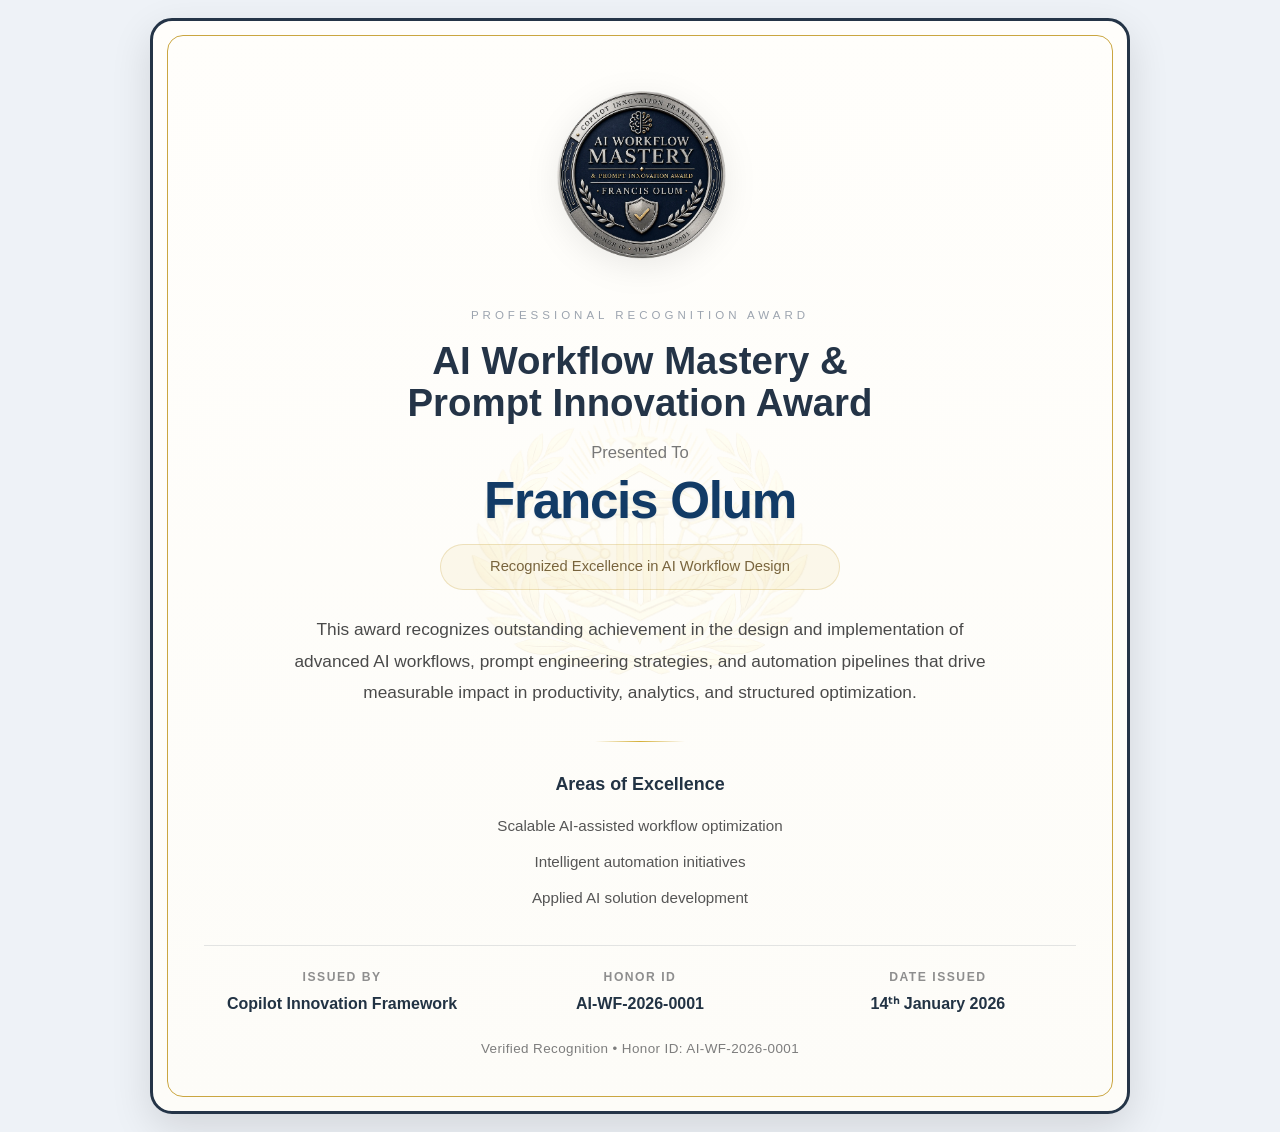
==== awards/index.html @ e7b211f2 "Update index.html" ====
<!DOCTYPE html>
<html lang="en">

<head>
  <meta charset="UTF-8" />

  <meta
    name="viewport"
    content="width=device-width, initial-scale=1.0"
  />

  <!-- Primary SEO -->
  <title>
    AI Workflow Mastery & Prompt Innovation Award
  </title>

  <meta
    name="description"
    content="Official recognition page for the AI Workflow Mastery & Prompt Innovation Award issued by Copilot Innovation Framework."
  />

  <meta
    name="keywords"
    content="AI Workflow Award, Prompt Engineering, Copilot Innovation Framework, AI Recognition, Professional Recognition, Workflow Automation"
  />

  <meta
    name="author"
    content="Copilot Innovation Framework"
  />

  <meta
    name="robots"
    content="index, follow"
  />

  <!-- Canonical URL -->
  <link
    rel="canonical"
    href="https://copilotlabs.tech/awards/"
  />

  <!-- Favicon -->
  <link
    rel="icon"
    type="image/ico"
    href="../assets/favicon.ico"
  />

  <!-- Open Graph (LinkedIn, Facebook, WhatsApp, Slack, Discord) -->
  <meta
    property="og:type"
    content="website"
  />

  <meta
    property="og:url"
    content="https://copilotlabs.tech/awards/"
  />

  <meta
    property="og:title"
    content="AI Workflow Mastery & Prompt Innovation Award"
  />

  <meta
    property="og:description"
    content="Official professional recognition for excellence in AI workflow systems, prompt engineering, and automation design."
  />

  <meta
    property="og:site_name"
    content="Copilot Innovation Framework"
  />

  <meta
    property="og:image"
    content="https://copilotlabs.tech/awards/assets/social-card.png"
  />

  <meta
    property="og:image:secure_url"
    content="https://copilotlabs.tech/awards/assets/social-card.png"
  />

  <meta
    property="og:image:width"
    content="1200"
  />

  <meta
    property="og:image:height"
    content="630"
  />

  <meta
    property="og:image:alt"
    content="AI Workflow Mastery & Prompt Innovation Award issued by Copilot Innovation Framework"
  />

  <!-- Twitter / X Card -->
  <meta
    name="twitter:card"
    content="summary_large_image"
  />

  <meta
    name="twitter:title"
    content="AI Workflow Mastery & Prompt Innovation Award"
  />

  <meta
    name="twitter:description"
    content="Official recognition for excellence in AI workflow design, prompt engineering, and intelligent automation."
  />

  <meta
    name="twitter:image"
    content="https://copilotlabs.tech/awards/assets/social-card.png"
  />

  <!-- Theme color -->
  <meta
    name="theme-color"
    content="#13294B"
  />

  <!-- Styles -->
  <link
    rel="stylesheet"
    href="./styles/awards.css"
  />
</head>

<body>

  <main
    class="certificate"
    aria-label="Professional Recognition Award"
  >

    <!-- Award Badge -->
    <img
      src="./assets/award.webp"
      alt="AI Workflow Mastery and Prompt Innovation Award Badge"
      class="badge"
    />

    <!-- Recognition Label -->
    <div class="award-label">
      Professional Recognition Award
    </div>

    <!-- Main Title -->
    <h1>
      AI Workflow Mastery &
      Prompt Innovation Award
    </h1>

    <!-- Recipient -->
    <div class="presented">
      Presented To
    </div>

    <h2>
      Francis Olum
    </h2>

    <!-- Recognition Pill -->
    <div class="recognition-pill">
      Recognized Excellence in
      AI Workflow Design
    </div>

    <!-- Description -->
    <p class="description">
      This award recognizes outstanding
      achievement in the design and
      implementation of advanced AI workflows,
      prompt engineering strategies, and
      automation pipelines that drive measurable
      impact in productivity, analytics,
      and structured optimization.
    </p>

    <div class="divider"></div>

    <!-- Areas of Excellence -->
    <section class="excellence">

      <h3>
        Areas of Excellence
      </h3>

      <ul>
        <li>
          Scalable AI-assisted workflow optimization
        </li>

        <li>
          Intelligent automation initiatives
        </li>

        <li>
          Applied AI solution development
        </li>
      </ul>

    </section>

    <!-- Footer -->
    <section class="footer-grid">

      <div>
        <div class="label">
          Issued By
        </div>

        <div class="value">
          Copilot Innovation Framework
        </div>
      </div>

      <div>
        <div class="label">
          Honor ID
        </div>

        <div class="value">
          AI-WF-2026-0001
        </div>
      </div>

      <div>
        <div class="label">
          Date Issued
        </div>

        <div class="value">
          14ᵗʰ January 2026
        </div>
      </div>

    </section>

    <!-- Verification -->
    <div class="verification">
      Verified Recognition •
      Honor ID: AI-WF-2026-0001
    </div>

  </main>

</body>

</html>
---- awards/styles/awards.css ----
*{
  margin:0;
  padding:0;
  box-sizing:border-box;
}

html,
body{
  width:100%;
  overflow-x:hidden;
}

body{
  font-family:
    "Segoe UI",
    Arial,
    sans-serif;

  background:#eef2f7;
  min-height:100vh;
  padding:18px;
}

/* ======================
   CERTIFICATE CONTAINER
====================== */
.certificate{
  position:relative;

  width:min(100%,980px);
  margin:auto;

  background:
    linear-gradient(
      180deg,
      #fffefb 0%,
      #fdfcf8 100%
    );

  border:3px solid #243447;
  border-radius:22px;

  padding:
    clamp(38px,4vw,66px)
    clamp(24px,4vw,56px);

  text-align:center;
  overflow:hidden;

  box-shadow:
    0 14px 40px
    rgba(0,0,0,.12);
}

/* ======================
   INNER GOLD FRAME
====================== */
.certificate::after{
  content:"";
  position:absolute;
  inset:14px;

  border:1.5px solid #caa641;
  border-radius:16px;

  pointer-events:none;
  z-index:1;
}

/* ======================
   WATERMARK (FINAL FINAL)
====================== */
.certificate::before{
  content:"";
  position:absolute;
  inset:0;

  background:
    url("../assets/watermark.webp")
    center center
    no-repeat;

  /* make it visible */
  background-size:78%;

  /* THIS is the important fix */
  opacity:.12;

  /* subtle premium tint */
  filter:
    sepia(.35)
    saturate(.9);

  pointer-events:none;
  z-index:0;
}

/* CONTENT ABOVE WATERMARK */
.certificate > *{
  position:relative;
  z-index:2;
}

/* ======================
   BADGE / LOGO
====================== */
.badge{
  width:
    clamp(
      130px,
      17vw,
      215px
    );

  height:auto;

  display:block;

  margin:
    0 auto
    20px;

  filter:
    drop-shadow(
      0 8px 16px
      rgba(0,0,0,.08)
    );

  transition:
    transform .25s ease;
}

.badge:hover{
  transform:scale(1.02);
}

/* ======================
   TOP LABEL
====================== */
.award-label{
  text-transform:uppercase;
  letter-spacing:4px;

  color:#9ca4af;

  font-size:
    clamp(
      .72rem,
      .9vw,
      .88rem
    );

  margin-bottom:16px;
  line-height:1.5;
}

/* ======================
   TITLE
====================== */
h1{
  font-size:
    clamp(
      1.9rem,
      3vw,
      3.15rem
    );

  line-height:1.08;
  font-weight:700;

  color:#243447;

  max-width:700px;

  margin:
    0 auto
    20px;

  text-wrap:balance;
}

/* ======================
   PRESENTED TO
====================== */
.presented{
  color:#777;

  font-size:
    clamp(
      .95rem,
      1.3vw,
      1.08rem
    );

  margin-bottom:8px;
}

/* ======================
   RECIPIENT NAME
====================== */
h2{
  font-size:
    clamp(
      2.1rem,
      4vw,
      3.4rem
    );

  font-weight:700;

  color:#123b66;

  letter-spacing:-0.025em;

  margin-bottom:14px;

  text-shadow:
    0 2px 3px
    rgba(0,0,0,.06);
}

/* ======================
   RECOGNITION PILL
====================== */
.recognition-pill{
  display:inline-block;

  width:min(90%,400px);

  padding:
    12px 20px;

  border:
    1px solid
    rgba(202,166,65,.28);

  border-radius:999px;

  background:
    rgba(212,175,55,.08);

  color:#78643d;

  font-size:.92rem;
  font-weight:500;

  line-height:1.35;

  margin-bottom:24px;
}

/* ======================
   DESCRIPTION
====================== */
.description{
  max-width:720px;

  margin:auto;

  line-height:1.82;

  color:#4a4a4a;

  font-size:
    clamp(
      .98rem,
      1.35vw,
      1.08rem
    );
}

/* ======================
   DIVIDER
====================== */
.divider{
  width:90px;
  height:1.5px;

  margin:
    32px auto;

  background:
    linear-gradient(
      90deg,
      transparent,
      #d4af37,
      transparent
    );
}

/* ======================
   EXCELLENCE
====================== */
.excellence h3{
  color:#223344;

  margin-bottom:18px;

  font-size:
    clamp(
      1.05rem,
      1.4vw,
      1.25rem
    );
}

.excellence ul{
  list-style:none;
}

.excellence li{
  margin:10px 0;

  color:#555;

  line-height:1.72;

  font-size:
    clamp(
      .95rem,
      1.15vw,
      1.03rem
    );
}

/* ======================
   FOOTER
====================== */
.footer-grid{
  margin-top:34px;
  padding-top:24px;

  border-top:
    1px solid
    rgba(36,52,71,.12);

  display:grid;

  grid-template-columns:
    repeat(
      auto-fit,
      minmax(180px,1fr)
    );

  gap:22px;
}

.label{
  text-transform:uppercase;

  letter-spacing:1.5px;

  color:#8e8e8e;

  font-size:.76rem;
  font-weight:600;

  margin-bottom:8px;
}

.value{
  color:#223344;
  font-weight:600;
  line-height:1.5;
}

/* ======================
   VERIFICATION
====================== */
.verification{
  margin-top:22px;

  font-size:.84rem;

  color:#7d7d7d;

  letter-spacing:.4px;

  line-height:1.6;
}

/* ======================
   MOBILE
====================== */
@media(max-width:768px){

  body{
    padding:12px;
  }

  .certificate{
    width:100%;

    border-radius:22px;
    border-width:2.5px;

    padding:
      28px
      20px
      30px;

    box-shadow:
      0 8px 24px
      rgba(0,0,0,.10);
  }

  .certificate::after{
    inset:10px;
    border-radius:18px;
  }

  /* make watermark visible on phones */
  .certificate::before{
    background-size:96%;
    opacity:.14;
  }

  .badge{
    width:125px;
    margin-bottom:12px;
  }

  .award-label{
    font-size:.72rem;
    letter-spacing:4px;
    margin-bottom:18px;
  }

  h1{
    font-size:
      clamp(
        2rem,
        8vw,
        2.65rem
      );

    line-height:1.08;
    margin-bottom:20px;
  }

  .presented{
    font-size:1rem;
  }

  h2{
    font-size:
      clamp(
        2.25rem,
        9vw,
        2.9rem
      );

    line-height:1.05;
    margin-bottom:14px;
  }

  .recognition-pill{
    width:min(90%,400px);

    padding:
      12px 18px;

    font-size:.96rem;

    margin-bottom:24px;
  }

  .description{
    font-size:1.02rem;
    line-height:1.85;
  }

  .divider{
    width:100px;
    margin:34px auto;
  }

  .excellence h3{
    font-size:1.55rem;
    margin-bottom:18px;
  }

  .excellence li{
    font-size:1.05rem;
    line-height:1.75;
    margin:10px 0;
  }

  .footer-grid{
    grid-template-columns:1fr;

    gap:22px;

    margin-top:34px;
    padding-top:26px;
  }

  .verification{
    margin-top:22px;

    font-size:.9rem;

    line-height:1.7;

    word-break:break-word;
  }
}
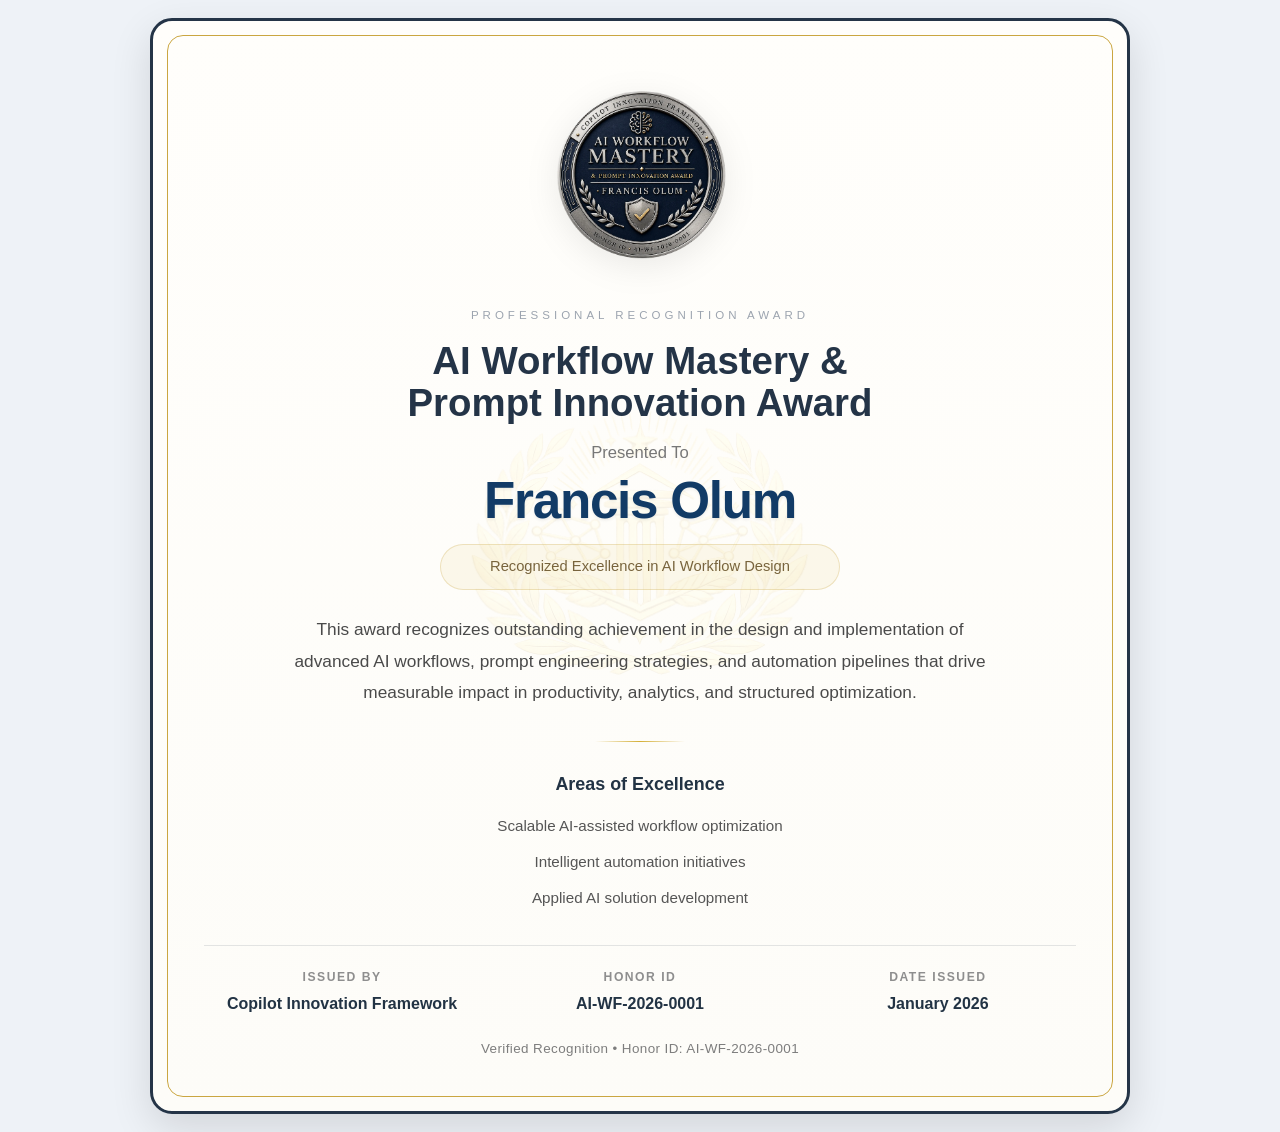
==== commit 6d6b67f8: "Update index.html" ====
--- a/awards/index.html
+++ b/awards/index.html
@@ -237,7 +237,7 @@
         </div>
 
         <div class="value">
-          14ᵗʰ January 2026
+          January 2026
         </div>
       </div>
 
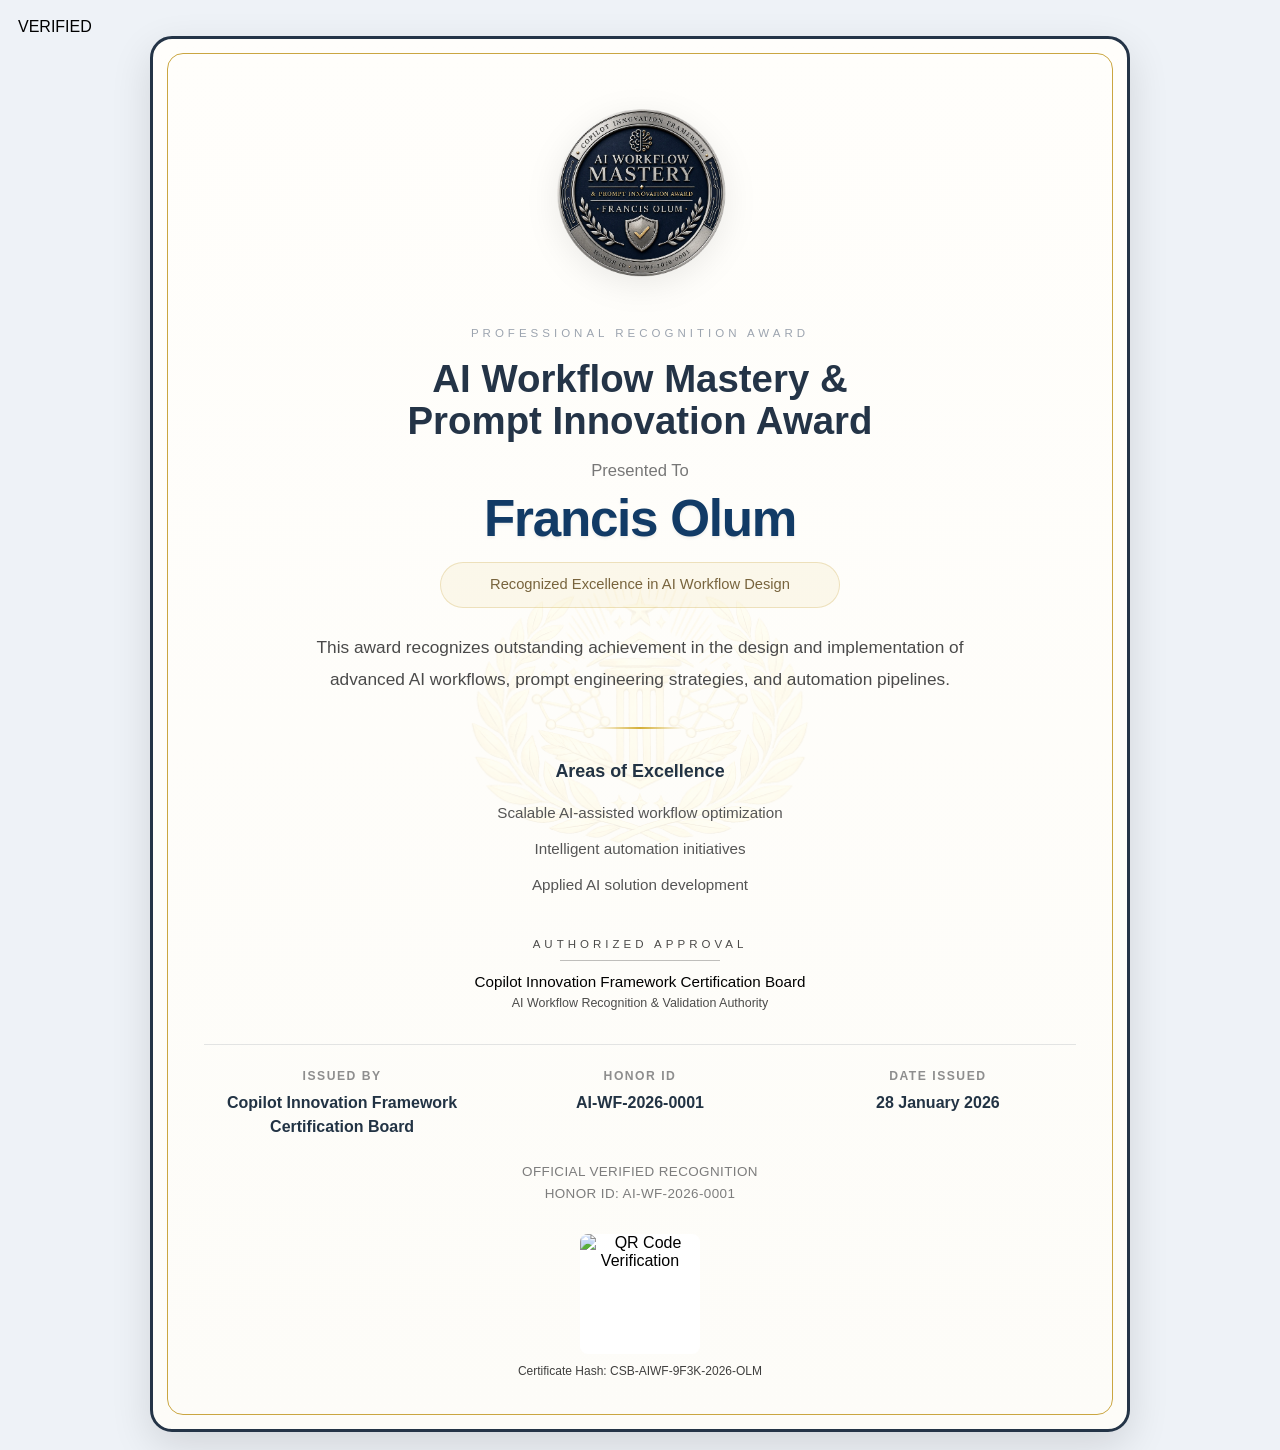
==== commit ee9e2d1a: "Update index.html" ====
--- a/awards/index.html
+++ b/awards/index.html
@@ -3,254 +3,140 @@
 
 <head>
   <meta charset="UTF-8" />
+  <meta name="viewport" content="width=device-width, initial-scale=1.0" />
 
-  <meta
-    name="viewport"
-    content="width=device-width, initial-scale=1.0"
-  />
-
-  <!-- Primary SEO -->
   <title>
     AI Workflow Mastery & Prompt Innovation Award
   </title>
 
-  <meta
-    name="description"
-    content="Official recognition page for the AI Workflow Mastery & Prompt Innovation Award issued by Copilot Innovation Framework."
-  />
+  <meta name="description" content="Official recognition page issued by Copilot Innovation Framework Certification Board." />
 
-  <meta
-    name="keywords"
-    content="AI Workflow Award, Prompt Engineering, Copilot Innovation Framework, AI Recognition, Professional Recognition, Workflow Automation"
-  />
+  <meta name="keywords" content="AI Workflow Award, Prompt Engineering, Copilot Innovation Framework, AI Recognition" />
 
-  <meta
-    name="author"
-    content="Copilot Innovation Framework"
-  />
+  <meta name="author" content="Copilot Innovation Framework Certification Board" />
 
-  <meta
-    name="robots"
-    content="index, follow"
-  />
+  <meta name="robots" content="index, follow" />
 
-  <!-- Canonical URL -->
-  <link
-    rel="canonical"
-    href="https://copilotlabs.tech/awards/"
-  />
+  <link rel="canonical" href="https://copilotlabs.tech/awards/" />
+  <link rel="icon" type="image/ico" href="../assets/favicon.ico" />
 
-  <!-- Favicon -->
-  <link
-    rel="icon"
-    type="image/ico"
-    href="../assets/favicon.ico"
-  />
+  <meta property="og:type" content="website" />
+  <meta property="og:url" content="https://copilotlabs.tech/awards/" />
+  <meta property="og:title" content="AI Workflow Mastery & Prompt Innovation Award" />
+  <meta property="og:description" content="Official professional recognition certificate." />
+  <meta property="og:site_name" content="Copilot Innovation Framework Certification Board" />
+  <meta property="og:image" content="https://copilotlabs.tech/awards/assets/social-card.png" />
 
-  <!-- Open Graph (LinkedIn, Facebook, WhatsApp, Slack, Discord) -->
-  <meta
-    property="og:type"
-    content="website"
-  />
+  <meta name="twitter:card" content="summary_large_image" />
+  <meta name="twitter:title" content="AI Workflow Mastery & Prompt Innovation Award" />
+  <meta name="twitter:description" content="Official recognition certificate." />
+  <meta name="twitter:image" content="https://copilotlabs.tech/awards/assets/social-card.png" />
 
-  <meta
-    property="og:url"
-    content="https://copilotlabs.tech/awards/"
-  />
+  <meta name="theme-color" content="#13294B" />
 
-  <meta
-    property="og:title"
-    content="AI Workflow Mastery & Prompt Innovation Award"
-  />
-
-  <meta
-    property="og:description"
-    content="Official professional recognition for excellence in AI workflow systems, prompt engineering, and automation design."
-  />
-
-  <meta
-    property="og:site_name"
-    content="Copilot Innovation Framework"
-  />
-
-  <meta
-    property="og:image"
-    content="https://copilotlabs.tech/awards/assets/social-card.png"
-  />
-
-  <meta
-    property="og:image:secure_url"
-    content="https://copilotlabs.tech/awards/assets/social-card.png"
-  />
-
-  <meta
-    property="og:image:width"
-    content="1200"
-  />
-
-  <meta
-    property="og:image:height"
-    content="630"
-  />
-
-  <meta
-    property="og:image:alt"
-    content="AI Workflow Mastery & Prompt Innovation Award issued by Copilot Innovation Framework"
-  />
-
-  <!-- Twitter / X Card -->
-  <meta
-    name="twitter:card"
-    content="summary_large_image"
-  />
-
-  <meta
-    name="twitter:title"
-    content="AI Workflow Mastery & Prompt Innovation Award"
-  />
-
-  <meta
-    name="twitter:description"
-    content="Official recognition for excellence in AI workflow design, prompt engineering, and intelligent automation."
-  />
-
-  <meta
-    name="twitter:image"
-    content="https://copilotlabs.tech/awards/assets/social-card.png"
-  />
-
-  <!-- Theme color -->
-  <meta
-    name="theme-color"
-    content="#13294B"
-  />
-
-  <!-- Styles -->
-  <link
-    rel="stylesheet"
-    href="./styles/awards.css"
-  />
+  <link rel="stylesheet" href="./styles/awards.css" />
 </head>
 
 <body>
 
-  <main
-    class="certificate"
-    aria-label="Professional Recognition Award"
-  >
+<!-- WATERMARK (uses your existing CSS — no duplication needed) -->
+<div class="watermark">VERIFIED</div>
 
-    <!-- Award Badge -->
-    <img
-      src="./assets/award.webp"
-      alt="AI Workflow Mastery and Prompt Innovation Award Badge"
-      class="badge"
-    />
+<main class="certificate" aria-label="Professional Recognition Award">
 
-    <!-- Recognition Label -->
-    <div class="award-label">
-      Professional Recognition Award
+  <img src="./assets/award.webp" class="badge" alt="Award Badge" />
+
+  <div class="award-label">
+    Professional Recognition Award
+  </div>
+
+  <h1>
+    AI Workflow Mastery & Prompt Innovation Award
+  </h1>
+
+  <div class="presented">Presented To</div>
+
+  <h2>Francis Olum</h2>
+
+  <div class="recognition-pill">
+    Recognized Excellence in AI Workflow Design
+  </div>
+
+  <p class="description">
+    This award recognizes outstanding achievement in the design and implementation of advanced AI workflows, prompt engineering strategies, and automation pipelines.
+  </p>
+
+  <div class="divider"></div>
+
+  <section class="excellence">
+    <h3>Areas of Excellence</h3>
+    <ul>
+      <li>Scalable AI-assisted workflow optimization</li>
+      <li>Intelligent automation initiatives</li>
+      <li>Applied AI solution development</li>
+    </ul>
+  </section>
+
+  <!-- SIGNATURE -->
+  <section class="signature">
+
+    <div class="signature-label">
+      AUTHORIZED APPROVAL
     </div>
 
-    <!-- Main Title -->
-    <h1>
-      AI Workflow Mastery &
-      Prompt Innovation Award
-    </h1>
+    <div class="signature-line"></div>
 
-    <!-- Recipient -->
-    <div class="presented">
-      Presented To
+    <div class="signature-name">
+      Copilot Innovation Framework Certification Board
     </div>
 
-    <h2>
-      Francis Olum
-    </h2>
-
-    <!-- Recognition Pill -->
-    <div class="recognition-pill">
-      Recognized Excellence in
-      AI Workflow Design
+    <div class="signature-role">
+      AI Workflow Recognition & Validation Authority
     </div>
 
-    <!-- Description -->
-    <p class="description">
-      This award recognizes outstanding
-      achievement in the design and
-      implementation of advanced AI workflows,
-      prompt engineering strategies, and
-      automation pipelines that drive measurable
-      impact in productivity, analytics,
-      and structured optimization.
-    </p>
+  </section>
 
-    <div class="divider"></div>
+  <!-- FOOTER -->
+  <section class="footer-grid">
 
-    <!-- Areas of Excellence -->
-    <section class="excellence">
-
-      <h3>
-        Areas of Excellence
-      </h3>
-
-      <ul>
-        <li>
-          Scalable AI-assisted workflow optimization
-        </li>
-
-        <li>
-          Intelligent automation initiatives
-        </li>
-
-        <li>
-          Applied AI solution development
-        </li>
-      </ul>
-
-    </section>
-
-    <!-- Footer -->
-    <section class="footer-grid">
-
-      <div>
-        <div class="label">
-          Issued By
-        </div>
-
-        <div class="value">
-          Copilot Innovation Framework
-        </div>
-      </div>
-
-      <div>
-        <div class="label">
-          Honor ID
-        </div>
-
-        <div class="value">
-          AI-WF-2026-0001
-        </div>
-      </div>
-
-      <div>
-        <div class="label">
-          Date Issued
-        </div>
-
-        <div class="value">
-          January 2026
-        </div>
-      </div>
-
-    </section>
-
-    <!-- Verification -->
-    <div class="verification">
-      Verified Recognition •
-      Honor ID: AI-WF-2026-0001
+    <div>
+      <div class="label">Issued By</div>
+      <div class="value">Copilot Innovation Framework Certification Board</div>
     </div>
 
-  </main>
+    <div>
+      <div class="label">Honor ID</div>
+      <div class="value">AI-WF-2026-0001</div>
+    </div>
+
+    <div>
+      <div class="label">Date Issued</div>
+      <div class="value">28 January 2026</div>
+    </div>
+
+  </section>
+
+  <!-- VERIFICATION -->
+  <div class="verification">
+    OFFICIAL VERIFIED RECOGNITION<br>
+    HONOR ID: AI-WF-2026-0001
+  </div>
+
+  <!-- QR BLOCK -->
+  <section class="qr-block">
+
+    <div class="qr-box">
+      <img src="https://api.qrserver.com/v1/create-qr-code/?size=120x120&data=AI-WF-2026-0001"
+           alt="QR Code Verification">
+    </div>
+
+    <div class="hash-id">
+      Certificate Hash: CSB-AIWF-9F3K-2026-OLM
+    </div>
+
+  </section>
+
+</main>
 
 </body>
-
 </html>
--- a/awards/styles/awards.css
+++ b/awards/styles/awards.css
@@ -505,3 +505,90 @@
     word-break:break-word;
   }
 }
+
+
+/* =========================
+   SIGNATURE
+========================= */
+
+.signature{
+  text-align:center;
+  margin:30px 0;
+  padding-top:10px;
+}
+
+.signature-label{
+  font-size:.72rem;
+  letter-spacing:4px;
+  opacity:.7;
+  margin-bottom:10px;
+}
+
+.signature-line{
+  width:160px;
+  height:1px;
+  margin:0 auto 12px auto;
+  background:rgba(0,0,0,0.25);
+}
+
+.signature-name{
+  font-size:.95rem;
+  font-weight:500;
+}
+
+.signature-role{
+  font-size:.78rem;
+  opacity:.7;
+  margin-top:6px;
+}
+
+
+/* =========================
+   WATERMARK SAFETY
+========================= */
+
+.watermark{
+  pointer-events:none;
+  user-select:none;
+}
+
+
+/* =========================
+   QR BLOCK
+========================= */
+
+.qr-block{
+  text-align:center;
+  margin-top:30px;
+}
+
+.qr-box{
+  width:120px;
+  height:120px;
+  margin:0 auto;
+  background:#fff;
+  border-radius:8px;
+  display:flex;
+  align-items:center;
+  justify-content:center;
+  overflow:hidden;
+}
+
+.qr-box img{
+  width:100%;
+  height:100%;
+  object-fit:cover;
+}
+
+
+/* =========================
+   HASH ID
+========================= */
+
+.hash-id{
+  font-size:.75rem;
+  opacity:.75;
+  margin-top:10px;
+  word-break:break-all;
+  padding:0 10px;
+}
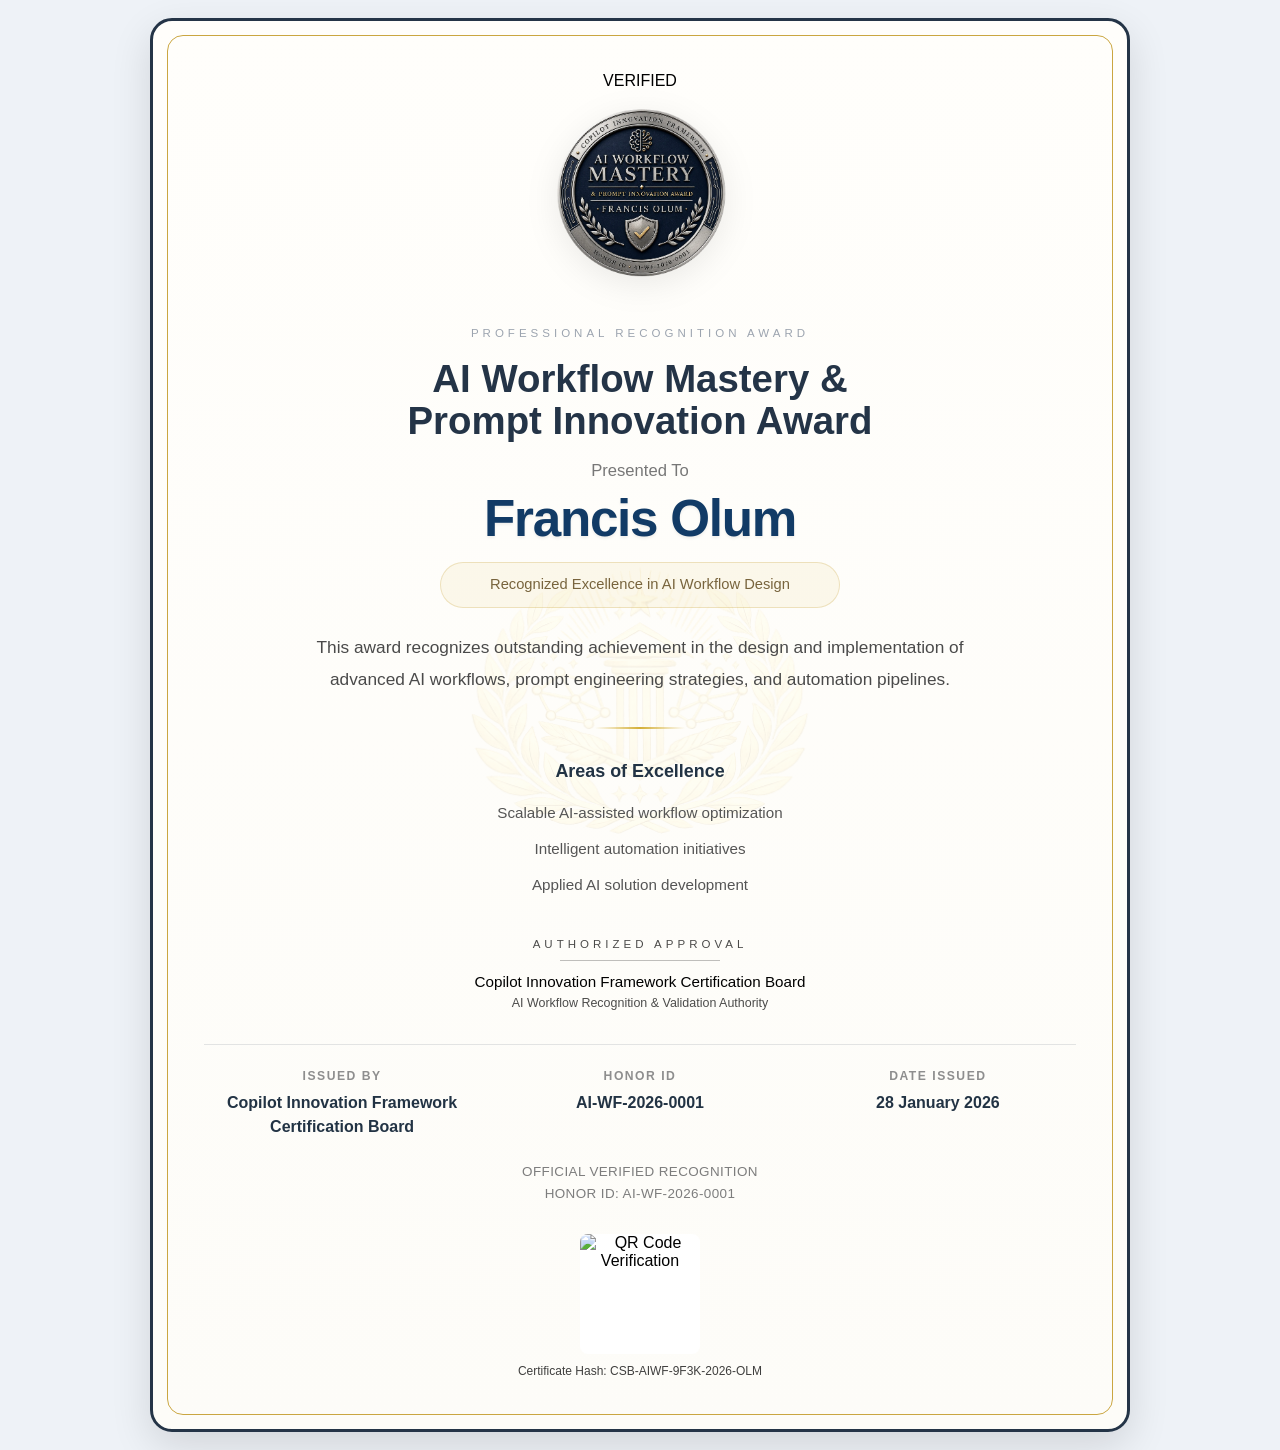
==== commit c4b40e88: "Update index.html" ====
--- a/awards/index.html
+++ b/awards/index.html
@@ -39,11 +39,12 @@
 
 <body>
 
-<!-- WATERMARK (uses your existing CSS — no duplication needed) -->
-<div class="watermark">VERIFIED</div>
-
 <main class="certificate" aria-label="Professional Recognition Award">
 
+  <!-- ✔ WATERMARK FIXED (NOW INSIDE CONTAINER) -->
+  <div class="watermark">VERIFIED</div>
+
+  <!-- AWARD BADGE -->
   <img src="./assets/award.webp" class="badge" alt="Award Badge" />
 
   <div class="award-label">
--- a/awards/styles/awards.css
+++ b/awards/styles/awards.css
@@ -592,3 +592,51 @@
   word-break:break-all;
   padding:0 10px;
 }
+
+
+/* =========================
+   MOBILE FIX (780px ONLY)
+   NON-DESTRUCTIVE PATCH
+========================= */
+
+@media (max-width:780px){
+
+  .signature{
+    margin:34px 0 24px;
+    padding-top:8px;
+  }
+
+  .signature-label{
+    font-size:.7rem;
+    letter-spacing:3px;
+  }
+
+  .signature-line{
+    width:140px;
+  }
+
+  .signature-name{
+    font-size:.92rem;
+  }
+
+  .signature-role{
+    font-size:.76rem;
+  }
+
+
+  .qr-block{
+    margin-top:32px;
+  }
+
+  .qr-box{
+    width:105px;
+    height:105px;
+  }
+
+
+  .hash-id{
+    font-size:.7rem;
+    padding:0 8px;
+  }
+
+}
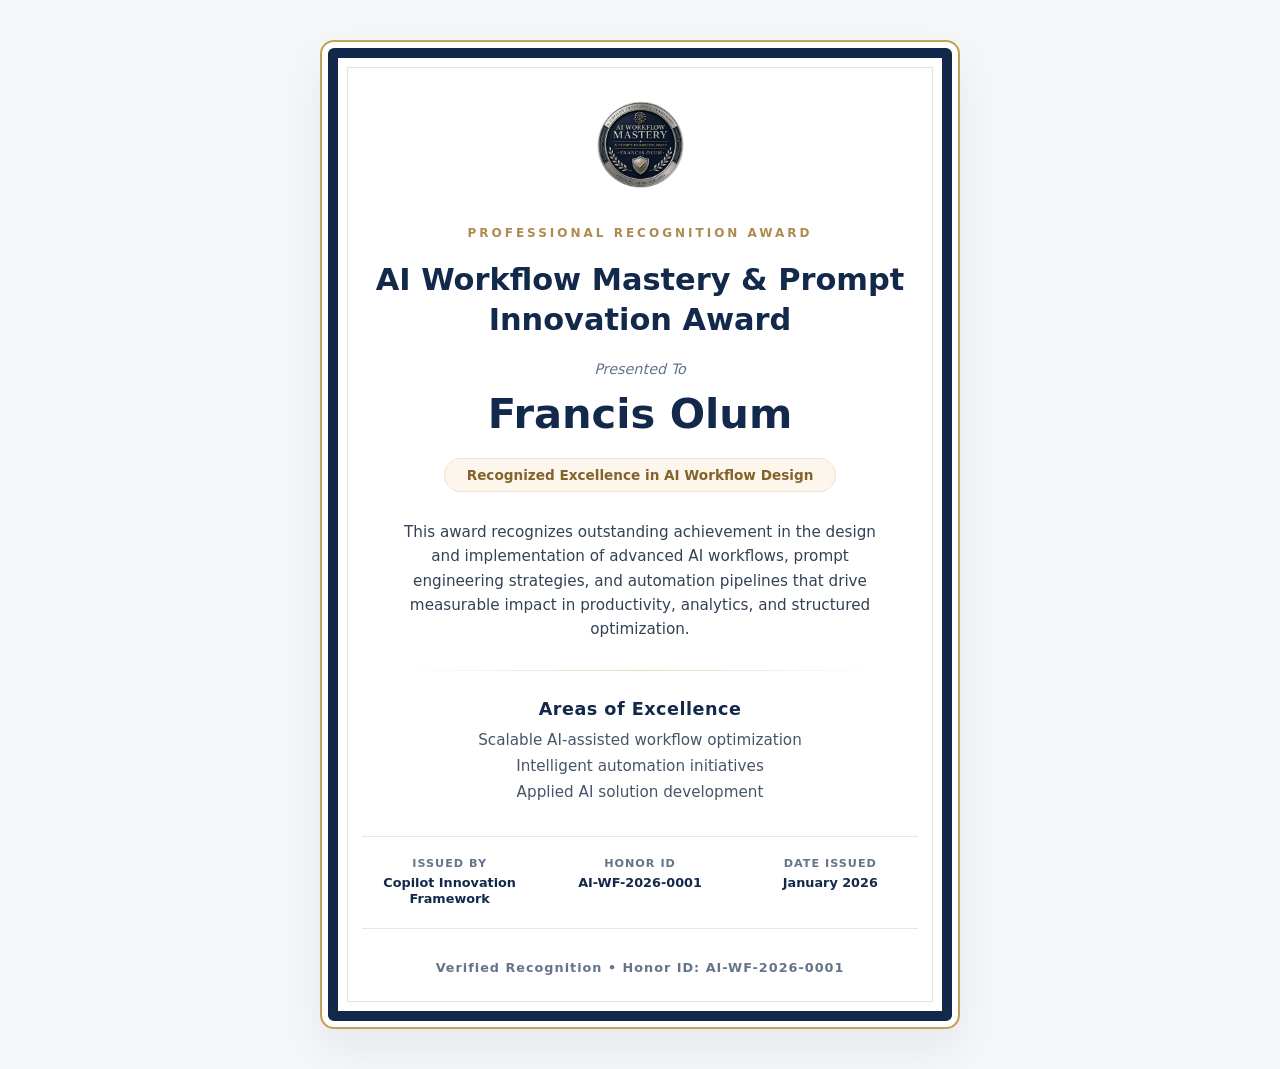
==== commit 793eda4c: "Update index.html" ====
--- a/awards/index.html
+++ b/awards/index.html
@@ -1,143 +1,103 @@
 <!DOCTYPE html>
 <html lang="en">
-
 <head>
   <meta charset="UTF-8" />
   <meta name="viewport" content="width=device-width, initial-scale=1.0" />
 
-  <title>
-    AI Workflow Mastery & Prompt Innovation Award
-  </title>
-
-  <meta name="description" content="Official recognition page issued by Copilot Innovation Framework Certification Board." />
-
-  <meta name="keywords" content="AI Workflow Award, Prompt Engineering, Copilot Innovation Framework, AI Recognition" />
-
-  <meta name="author" content="Copilot Innovation Framework Certification Board" />
-
+  <!-- Primary SEO -->
+  <title>AI Workflow Mastery & Prompt Innovation Award</title>
+  <meta name="description" content="Official recognition page for the AI Workflow Mastery & Prompt Innovation Award issued by Copilot Innovation Framework." />
+  <meta name="keywords" content="AI Workflow Award, Prompt Engineering, Copilot Innovation Framework, AI Recognition, Professional Recognition, Workflow Automation" />
+  <meta name="author" content="Copilot Innovation Framework" />
   <meta name="robots" content="index, follow" />
 
+  <!-- Canonical URL -->
   <link rel="canonical" href="https://copilotlabs.tech/awards/" />
+
+  <!-- Favicon -->
   <link rel="icon" type="image/ico" href="../assets/favicon.ico" />
 
+  <!-- Open Graph (LinkedIn, Facebook, WhatsApp, Slack, Discord) -->
   <meta property="og:type" content="website" />
   <meta property="og:url" content="https://copilotlabs.tech/awards/" />
   <meta property="og:title" content="AI Workflow Mastery & Prompt Innovation Award" />
-  <meta property="og:description" content="Official professional recognition certificate." />
-  <meta property="og:site_name" content="Copilot Innovation Framework Certification Board" />
+  <meta property="og:description" content="Official professional recognition for excellence in AI workflow systems, prompt engineering, and automation design." />
+  <meta property="og:site_name" content="Copilot Innovation Framework" />
   <meta property="og:image" content="https://copilotlabs.tech/awards/assets/social-card.png" />
+  <meta property="og:image:secure_url" content="https://copilotlabs.tech/awards/assets/social-card.png" />
+  <meta property="og:image:width" content="1200" />
+  <meta property="og:image:height" content="630" />
+  <meta property="og:image:alt" content="AI Workflow Mastery & Prompt Innovation Award issued by Copilot Innovation Framework" />
 
+  <!-- Twitter / X Card -->
   <meta name="twitter:card" content="summary_large_image" />
   <meta name="twitter:title" content="AI Workflow Mastery & Prompt Innovation Award" />
-  <meta name="twitter:description" content="Official recognition certificate." />
+  <meta name="twitter:description" content="Official recognition for excellence in AI workflow design, prompt engineering, and intelligent automation." />
   <meta name="twitter:image" content="https://copilotlabs.tech/awards/assets/social-card.png" />
 
+  <!-- Theme color -->
   <meta name="theme-color" content="#13294B" />
 
+  <!-- Styles -->
   <link rel="stylesheet" href="./styles/awards.css" />
 </head>
+<body>
+  <main class="certificate" aria-label="Professional Recognition Award">
+    <!-- Award Badge -->
+    <img src="./assets/award.webp" alt="AI Workflow Mastery and Prompt Innovation Award Badge" class="badge" />
 
-<body>
+    <!-- Recognition Label -->
+    <div class="award-label">Professional Recognition Award</div>
 
-<main class="certificate" aria-label="Professional Recognition Award">
+    <!-- Main Title -->
+    <h1>AI Workflow Mastery & Prompt Innovation Award</h1>
 
-  <!-- ✔ WATERMARK FIXED (NOW INSIDE CONTAINER) -->
-  <div class="watermark">VERIFIED</div>
+    <!-- Recipient -->
+    <div class="presented">Presented To</div>
+    <h2>Francis Olum</h2>
 
-  <!-- AWARD BADGE -->
-  <img src="./assets/award.webp" class="badge" alt="Award Badge" />
+    <!-- Recognition Pill -->
+    <div class="recognition-pill">Recognized Excellence in AI Workflow Design</div>
 
-  <div class="award-label">
-    Professional Recognition Award
-  </div>
+    <!-- Description -->
+    <p class="description">
+      This award recognizes outstanding achievement in the design and implementation of advanced AI workflows, prompt engineering strategies, and automation pipelines that drive measurable impact in productivity, analytics, and structured optimization.
+    </p>
 
-  <h1>
-    AI Workflow Mastery & Prompt Innovation Award
-  </h1>
+    <div class="divider"></div>
 
-  <div class="presented">Presented To</div>
+    <!-- Areas of Excellence -->
+    <section class="excellence">
+      <h3>Areas of Excellence</h3>
+      <ul>
+        <li>Scalable AI-assisted workflow optimization</li>
+        <li>Intelligent automation initiatives</li>
+        <li>Applied AI solution development</li>
+      </ul>
+    </section>
 
-  <h2>Francis Olum</h2>
+    <!-- Footer -->
+    <section class="footer-grid">
+      <div>
+        <div class="label">Issued By</div>
+        <div class="value">Copilot Innovation Framework</div>
+      </div>
 
-  <div class="recognition-pill">
-    Recognized Excellence in AI Workflow Design
-  </div>
+      <div>
+        <div class="label">Honor ID</div>
+        <div class="value">AI-WF-2026-0001</div>
+      </div>
 
-  <p class="description">
-    This award recognizes outstanding achievement in the design and implementation of advanced AI workflows, prompt engineering strategies, and automation pipelines.
-  </p>
+      <div>
+        <div class="label">Date Issued</div>
+        <div class="value">January 2026</div>
+      </div>
+    </section>
 
-  <div class="divider"></div>
-
-  <section class="excellence">
-    <h3>Areas of Excellence</h3>
-    <ul>
-      <li>Scalable AI-assisted workflow optimization</li>
-      <li>Intelligent automation initiatives</li>
-      <li>Applied AI solution development</li>
-    </ul>
-  </section>
-
-  <!-- SIGNATURE -->
-  <section class="signature">
-
-    <div class="signature-label">
-      AUTHORIZED APPROVAL
+    <!-- Verification -->
+    <div class="verification">
+      Verified Recognition • Honor ID: AI-WF-2026-0001
     </div>
-
-    <div class="signature-line"></div>
-
-    <div class="signature-name">
-      Copilot Innovation Framework Certification Board
-    </div>
-
-    <div class="signature-role">
-      AI Workflow Recognition & Validation Authority
-    </div>
-
-  </section>
-
-  <!-- FOOTER -->
-  <section class="footer-grid">
-
-    <div>
-      <div class="label">Issued By</div>
-      <div class="value">Copilot Innovation Framework Certification Board</div>
-    </div>
-
-    <div>
-      <div class="label">Honor ID</div>
-      <div class="value">AI-WF-2026-0001</div>
-    </div>
-
-    <div>
-      <div class="label">Date Issued</div>
-      <div class="value">28 January 2026</div>
-    </div>
-
-  </section>
-
-  <!-- VERIFICATION -->
-  <div class="verification">
-    OFFICIAL VERIFIED RECOGNITION<br>
-    HONOR ID: AI-WF-2026-0001
-  </div>
-
-  <!-- QR BLOCK -->
-  <section class="qr-block">
-
-    <div class="qr-box">
-      <img src="https://api.qrserver.com/v1/create-qr-code/?size=120x120&data=AI-WF-2026-0001"
-           alt="QR Code Verification">
-    </div>
-
-    <div class="hash-id">
-      Certificate Hash: CSB-AIWF-9F3K-2026-OLM
-    </div>
-
-  </section>
-
-</main>
-
+  </main>
 </body>
 </html>
--- a/awards/styles/awards.css
+++ b/awards/styles/awards.css
@@ -1,642 +1,348 @@
-*{
-  margin:0;
-  padding:0;
-  box-sizing:border-box;
-}
-
-html,
-body{
-  width:100%;
-  overflow-x:hidden;
-}
-
-body{
-  font-family:
-    "Segoe UI",
-    Arial,
-    sans-serif;
-
-  background:#eef2f7;
-  min-height:100vh;
-  padding:18px;
-}
-
-/* ======================
-   CERTIFICATE CONTAINER
-====================== */
-.certificate{
-  position:relative;
-
-  width:min(100%,980px);
-  margin:auto;
-
-  background:
-    linear-gradient(
-      180deg,
-      #fffefb 0%,
-      #fdfcf8 100%
-    );
-
-  border:3px solid #243447;
-  border-radius:22px;
-
-  padding:
-    clamp(38px,4vw,66px)
-    clamp(24px,4vw,56px);
-
-  text-align:center;
-  overflow:hidden;
-
-  box-shadow:
-    0 14px 40px
-    rgba(0,0,0,.12);
-}
-
-/* ======================
-   INNER GOLD FRAME
-====================== */
-.certificate::after{
-  content:"";
-  position:absolute;
-  inset:14px;
-
-  border:1.5px solid #caa641;
-  border-radius:16px;
-
-  pointer-events:none;
-  z-index:1;
-}
-
-/* ======================
-   WATERMARK (FINAL FINAL)
-====================== */
-.certificate::before{
-  content:"";
-  position:absolute;
-  inset:0;
-
-  background:
-    url("../assets/watermark.webp")
-    center center
-    no-repeat;
-
-  /* make it visible */
-  background-size:78%;
-
-  /* THIS is the important fix */
-  opacity:.12;
-
-  /* subtle premium tint */
-  filter:
-    sepia(.35)
-    saturate(.9);
-
-  pointer-events:none;
-  z-index:0;
-}
-
-/* CONTENT ABOVE WATERMARK */
-.certificate > *{
-  position:relative;
-  z-index:2;
-}
-
-/* ======================
-   BADGE / LOGO
-====================== */
-.badge{
-  width:
-    clamp(
-      130px,
-      17vw,
-      215px
-    );
-
-  height:auto;
-
-  display:block;
-
-  margin:
-    0 auto
-    20px;
-
-  filter:
-    drop-shadow(
-      0 8px 16px
-      rgba(0,0,0,.08)
-    );
-
-  transition:
-    transform .25s ease;
-}
-
-.badge:hover{
-  transform:scale(1.02);
-}
-
-/* ======================
-   TOP LABEL
-====================== */
-.award-label{
-  text-transform:uppercase;
-  letter-spacing:4px;
-
-  color:#9ca4af;
-
-  font-size:
-    clamp(
-      .72rem,
-      .9vw,
-      .88rem
-    );
-
-  margin-bottom:16px;
-  line-height:1.5;
-}
-
-/* ======================
-   TITLE
-====================== */
-h1{
-  font-size:
-    clamp(
-      1.9rem,
-      3vw,
-      3.15rem
-    );
-
-  line-height:1.08;
-  font-weight:700;
-
-  color:#243447;
-
-  max-width:700px;
-
-  margin:
-    0 auto
-    20px;
-
-  text-wrap:balance;
-}
-
-/* ======================
-   PRESENTED TO
-====================== */
-.presented{
-  color:#777;
-
-  font-size:
-    clamp(
-      .95rem,
-      1.3vw,
-      1.08rem
-    );
-
-  margin-bottom:8px;
-}
-
-/* ======================
-   RECIPIENT NAME
-====================== */
-h2{
-  font-size:
-    clamp(
-      2.1rem,
-      4vw,
-      3.4rem
-    );
-
-  font-weight:700;
-
-  color:#123b66;
-
-  letter-spacing:-0.025em;
-
-  margin-bottom:14px;
-
-  text-shadow:
-    0 2px 3px
-    rgba(0,0,0,.06);
-}
-
-/* ======================
-   RECOGNITION PILL
-====================== */
-.recognition-pill{
-  display:inline-block;
-
-  width:min(90%,400px);
-
-  padding:
-    12px 20px;
-
-  border:
-    1px solid
-    rgba(202,166,65,.28);
-
-  border-radius:999px;
-
-  background:
-    rgba(212,175,55,.08);
-
-  color:#78643d;
-
-  font-size:.92rem;
-  font-weight:500;
-
-  line-height:1.35;
-
-  margin-bottom:24px;
-}
-
-/* ======================
-   DESCRIPTION
-====================== */
-.description{
-  max-width:720px;
-
-  margin:auto;
-
-  line-height:1.82;
-
-  color:#4a4a4a;
-
-  font-size:
-    clamp(
-      .98rem,
-      1.35vw,
-      1.08rem
-    );
-}
-
-/* ======================
-   DIVIDER
-====================== */
-.divider{
-  width:90px;
-  height:1.5px;
-
-  margin:
-    32px auto;
-
-  background:
-    linear-gradient(
-      90deg,
-      transparent,
-      #d4af37,
-      transparent
-    );
-}
-
-/* ======================
-   EXCELLENCE
-====================== */
-.excellence h3{
-  color:#223344;
-
-  margin-bottom:18px;
-
-  font-size:
-    clamp(
-      1.05rem,
-      1.4vw,
-      1.25rem
-    );
-}
-
-.excellence ul{
-  list-style:none;
-}
-
-.excellence li{
-  margin:10px 0;
-
-  color:#555;
-
-  line-height:1.72;
-
-  font-size:
-    clamp(
-      .95rem,
-      1.15vw,
-      1.03rem
-    );
-}
-
-/* ======================
-   FOOTER
-====================== */
-.footer-grid{
-  margin-top:34px;
-  padding-top:24px;
-
-  border-top:
-    1px solid
-    rgba(36,52,71,.12);
-
-  display:grid;
-
-  grid-template-columns:
-    repeat(
-      auto-fit,
-      minmax(180px,1fr)
-    );
-
-  gap:22px;
-}
-
-.label{
-  text-transform:uppercase;
-
-  letter-spacing:1.5px;
-
-  color:#8e8e8e;
-
-  font-size:.76rem;
-  font-weight:600;
-
-  margin-bottom:8px;
-}
-
-.value{
-  color:#223344;
-  font-weight:600;
-  line-height:1.5;
-}
-
-/* ======================
-   VERIFICATION
-====================== */
-.verification{
-  margin-top:22px;
-
-  font-size:.84rem;
-
-  color:#7d7d7d;
-
-  letter-spacing:.4px;
-
-  line-height:1.6;
-}
-
-/* ======================
-   MOBILE
-====================== */
-@media(max-width:768px){
-
-  body{
-    padding:12px;
-  }
-
-  .certificate{
-    width:100%;
-
-    border-radius:22px;
-    border-width:2.5px;
-
-    padding:
-      28px
-      20px
-      30px;
-
-    box-shadow:
-      0 8px 24px
-      rgba(0,0,0,.10);
-  }
-
-  .certificate::after{
-    inset:10px;
-    border-radius:18px;
-  }
-
-  /* make watermark visible on phones */
-  .certificate::before{
-    background-size:96%;
-    opacity:.14;
-  }
-
-  .badge{
-    width:125px;
-    margin-bottom:12px;
-  }
-
-  .award-label{
-    font-size:.72rem;
-    letter-spacing:4px;
-    margin-bottom:18px;
-  }
-
-  h1{
-    font-size:
-      clamp(
-        2rem,
-        8vw,
-        2.65rem
-      );
-
-    line-height:1.08;
-    margin-bottom:20px;
-  }
-
-  .presented{
-    font-size:1rem;
-  }
-
-  h2{
-    font-size:
-      clamp(
-        2.25rem,
-        9vw,
-        2.9rem
-      );
-
-    line-height:1.05;
-    margin-bottom:14px;
-  }
-
-  .recognition-pill{
-    width:min(90%,400px);
-
-    padding:
-      12px 18px;
-
-    font-size:.96rem;
-
-    margin-bottom:24px;
-  }
-
-  .description{
-    font-size:1.02rem;
-    line-height:1.85;
-  }
-
-  .divider{
-    width:100px;
-    margin:34px auto;
-  }
-
-  .excellence h3{
-    font-size:1.55rem;
-    margin-bottom:18px;
-  }
-
-  .excellence li{
-    font-size:1.05rem;
-    line-height:1.75;
-    margin:10px 0;
-  }
-
-  .footer-grid{
-    grid-template-columns:1fr;
-
-    gap:22px;
-
-    margin-top:34px;
-    padding-top:26px;
-  }
-
-  .verification{
-    margin-top:22px;
-
-    font-size:.9rem;
-
-    line-height:1.7;
-
-    word-break:break-word;
-  }
-}
-
-
-/* =========================
-   SIGNATURE
-========================= */
-
-.signature{
-  text-align:center;
-  margin:30px 0;
-  padding-top:10px;
-}
-
-.signature-label{
-  font-size:.72rem;
-  letter-spacing:4px;
-  opacity:.7;
-  margin-bottom:10px;
-}
-
-.signature-line{
-  width:160px;
-  height:1px;
-  margin:0 auto 12px auto;
-  background:rgba(0,0,0,0.25);
-}
-
-.signature-name{
-  font-size:.95rem;
-  font-weight:500;
-}
-
-.signature-role{
-  font-size:.78rem;
-  opacity:.7;
-  margin-top:6px;
-}
-
-
-/* =========================
-   WATERMARK SAFETY
-========================= */
-
-.watermark{
-  pointer-events:none;
-  user-select:none;
-}
-
-
-/* =========================
-   QR BLOCK
-========================= */
-
-.qr-block{
-  text-align:center;
-  margin-top:30px;
-}
-
-.qr-box{
-  width:120px;
-  height:120px;
-  margin:0 auto;
-  background:#fff;
-  border-radius:8px;
-  display:flex;
-  align-items:center;
-  justify-content:center;
-  overflow:hidden;
-}
-
-.qr-box img{
-  width:100%;
-  height:100%;
-  object-fit:cover;
-}
-
-
-/* =========================
-   HASH ID
-========================= */
-
-.hash-id{
-  font-size:.75rem;
-  opacity:.75;
-  margin-top:10px;
-  word-break:break-all;
-  padding:0 10px;
-}
-
-
-/* =========================
-   MOBILE FIX (780px ONLY)
-   NON-DESTRUCTIVE PATCH
-========================= */
-
-@media (max-width:780px){
-
-  .signature{
-    margin:34px 0 24px;
-    padding-top:8px;
-  }
-
-  .signature-label{
-    font-size:.7rem;
-    letter-spacing:3px;
-  }
-
-  .signature-line{
-    width:140px;
-  }
-
-  .signature-name{
-    font-size:.92rem;
-  }
-
-  .signature-role{
-    font-size:.76rem;
-  }
-
-
-  .qr-block{
-    margin-top:32px;
-  }
-
-  .qr-box{
-    width:105px;
-    height:105px;
-  }
-
-
-  .hash-id{
-    font-size:.7rem;
-    padding:0 8px;
-  }
-
-}
+/* ==========================================================================
+   1. GLOBAL & BODY FOUNDATIONS
+   ========================================================================== */
+* {
+  box-sizing: border-box;
+  margin: 0;
+  padding: 0;
+}
+
+body {
+  font-family: system-ui, -apple-system, "Segoe UI", Roboto, Helvetica, Arial, sans-serif;
+  background-color: #f4f6f8; /* Soft background tint to isolate the certificate */
+  color: #13294B;
+  display: flex;
+  justify-content: center;
+  align-items: center;
+  min-height: 100vh;
+  padding: 40px 20px;
+  -webkit-font-smoothing: antialiased;
+}
+
+/* ==========================================================================
+   2. MAIN CERTIFICATE CONTAINER
+   ========================================================================== */
+.certificate {
+  background: #ffffff;
+  position: relative;
+  width: 100%;
+  max-width: 640px; /* Locks aspect ratio so it stays crisp in desktop mode simulation */
+  margin: 0 auto;
+  padding: 50px 40px;
+  text-align: center;
+  border: 2px solid #c5a059; /* Inner certificate gold thread */
+  border-radius: 14px;
+  box-shadow: 0 20px 40px rgba(19, 41, 75, 0.06);
+  outline: 10px solid #13294B; /* Deep Navy Outer Framework Frame */
+  outline-offset: -18px;
+}
+
+/* Thin classic inner border accent overlay */
+.certificate::before {
+  content: "";
+  position: absolute;
+  top: 25px;
+  bottom: 25px;
+  left: 25px;
+  right: 25px;
+  border: 1px solid rgba(197, 160, 89, 0.3);
+  pointer-events: none;
+}
+
+/* ==========================================================================
+   3. PREMIUM SECURITY TAG & BADGES
+   ========================================================================== */
+.watermark {
+  display: inline-flex;
+  align-items: center;
+  gap: 6px;
+  font-size: 0.7rem;
+  font-weight: 700;
+  letter-spacing: 2px;
+  color: #10b981; /* Emerald green secure status tone */
+  background: #f0fdf4; /* Very soft background green tint */
+  padding: 6px 14px;
+  border-radius: 6px;
+  border: 1px solid #bbf7d0;
+  text-transform: uppercase;
+  margin: -10px auto 25px;
+}
+
+/* Live verification status indicator dot */
+.watermark::before {
+  content: "";
+  display: inline-block;
+  width: 6px;
+  height: 6px;
+  background-color: #10b981;
+  border-radius: 50%;
+}
+
+.badge {
+  width: 110px;
+  height: auto;
+  margin: 0 auto 20px;
+}
+
+/* ==========================================================================
+   4. TYPOGRAPHY & HEADER SECTION
+   ========================================================================== */
+.award-label {
+  font-size: 0.75rem;
+  text-transform: uppercase;
+  letter-spacing: 3px;
+  color: #ad8b4f;
+  margin-bottom: 20px;
+  font-weight: 600;
+}
+
+h1 {
+  font-size: 1.9rem;
+  font-weight: 800;
+  color: #13294B;
+  line-height: 1.3;
+  margin-bottom: 22px;
+  padding: 0 10px;
+}
+
+.presented {
+  font-size: 0.9rem;
+  color: #64748b;
+  margin-bottom: 12px;
+  font-style: italic;
+}
+
+h2 {
+  font-size: 2.6rem;
+  font-weight: 700;
+  color: #13294B;
+  margin-bottom: 20px;
+}
+
+/* ==========================================================================
+   5. RECOGNITION PILL & ANCHORED BACKGROUND WATERMARK
+   ========================================================================== */
+.recognition-pill {
+  display: inline-block;
+  background-color: #fdf6ed;
+  color: #84632a; /* High-contrast readable gold text */
+  font-size: 0.85rem;
+  font-weight: 600;
+  padding: 8px 22px;
+  border-radius: 50px;
+  border: 1px solid #f3e1cb;
+  margin-bottom: 28px;
+  
+  /* Absolute structural anchor point for the watermark image below */
+  position: relative; 
+}
+
+/* Watermark image container locked directly underneath the recipient's name */
+.recognition-pill::before {
+  content: "";
+  position: absolute;
+  top: 50%;
+  left: 50%;
+  transform: translate(-50%, -50%);
+  
+  /* Control image asset display sizes */
+  width: 360px;
+  height: 360px;
+  
+  /* If your image path differs, modify just this line below */
+  background-image: url('../assets/watermark-emblem.png'); 
+  background-repeat: no-repeat;
+  background-position: center;
+  background-size: contain;
+  
+  opacity: 0.12; /* Kept faint so it doesn't clash with readable text */
+  z-index: -1;   /* Forces image to sit safely layered behind the text fields */
+  pointer-events: none;
+}
+
+.description {
+  font-size: 0.95rem;
+  color: #334155;
+  line-height: 1.6;
+  max-width: 500px;
+  margin: 0 auto 28px;
+}
+
+.divider {
+  width: 85%;
+  height: 1px;
+  background: linear-gradient(to right, transparent, rgba(197, 160, 89, 0.4), transparent);
+  margin: 0 auto 28px;
+}
+
+/* ==========================================================================
+   6. AREAS OF EXCELLENCE
+   ========================================================================== */
+.excellence {
+  margin-bottom: 35px;
+}
+
+.excellence h3 {
+  font-size: 1.1rem;
+  font-weight: 700;
+  color: #13294B;
+  margin-bottom: 12px;
+  letter-spacing: 0.5px;
+}
+
+.excellence ul {
+  list-style: none;
+}
+
+.excellence li {
+  font-size: 0.95rem;
+  color: #475569;
+  margin-bottom: 8px;
+  font-weight: 500;
+}
+
+/* ==========================================================================
+   7. SIGNATURE (Your exact logic layout, cleanly integrated)
+   ========================================================================== */
+.signature {
+  margin-bottom: 35px;
+}
+
+.signature-label {
+  font-size: .72rem;
+  letter-spacing: 4px;
+  opacity: .7;
+  margin-bottom: 10px;
+  text-transform: uppercase;
+}
+
+.signature-line {
+  width: 160px;
+  height: 1px;
+  margin: 0 auto 12px;
+  background: rgba(0,0,0,0.25);
+}
+
+.signature-name {
+  font-size: .95rem;
+  font-weight: 600;
+  color: #13294B;
+}
+
+.signature-role {
+  font-size: .78rem;
+  opacity: .7;
+  margin-top: 6px;
+}
+
+/* ==========================================================================
+   8. METADATA FOOTER GRID
+   ========================================================================== */
+.footer-grid {
+  display: grid;
+  grid-template-columns: repeat(3, 1fr);
+  gap: 15px;
+  border-top: 1px solid #e2e8f0;
+  border-bottom: 1px solid #e2e8f0;
+  padding: 20px 0;
+  margin-bottom: 30px;
+}
+
+.footer-grid .label {
+  font-size: 0.7rem;
+  text-transform: uppercase;
+  letter-spacing: 1px;
+  color: #64748b;
+  margin-bottom: 5px;
+  font-weight: 600;
+}
+
+.footer-grid .value {
+  font-size: 0.8rem;
+  font-weight: 700;
+  color: #13294B;
+  line-height: 1.3;
+}
+
+/* ==========================================================================
+   9. VERIFICATION & QR BLOCK (Your exact logic layout, cleanly integrated)
+   ========================================================================== */
+.verification {
+  font-size: 0.8rem;
+  font-weight: 700;
+  letter-spacing: 1px;
+  color: #64748b;
+  line-height: 1.4;
+}
+
+.qr-block {
+  text-align: center;
+  margin-top: 30px;
+}
+
+.qr-box {
+  width: 120px;
+  height: 120px;
+  margin: 0 auto;
+  background: #fff;
+  border-radius: 8px;
+  display: flex;
+  align-items: center;
+  justify-content: center;
+  overflow: hidden;
+  border: 1px solid #e2e8f0;
+}
+
+.qr-box img {
+  width: 100%;
+  height: 100%;
+  object-fit: contain;
+}
+
+.hash-id {
+  font-size: .75rem;
+  opacity: .75;
+  margin-top: 10px;
+  word-break: break-all;
+  padding: 0 10px;
+  font-family: monospace;
+}
+
+/* ==========================================================================
+   10. RESPONSIVE DESIGN & MOBILE VIEWS
+   ========================================================================== */
+@media (max-width: 768px) {
+  body { 
+    padding: 12px; 
+  }
+
+  .certificate {
+    padding: 40px 20px 30px;
+    border-width: 2.5px;
+  }
+
+  /* Automatically shifts the 3-column data grid to an elegant vertical list on small display ports */
+  .footer-grid {
+    grid-template-columns: 1fr;
+    gap: 18px;
+    text-align: center;
+  }
+
+  h2 { 
+    font-size: 2.2rem; 
+  }
+
+  .signature-line { 
+    width: 140px; 
+  }
+
+  .qr-box { 
+    width: 105px; 
+    height: 105px; 
+  }
+
+  .verification { 
+    font-size: .9rem; 
+    word-break: break-word; 
+  }
+}
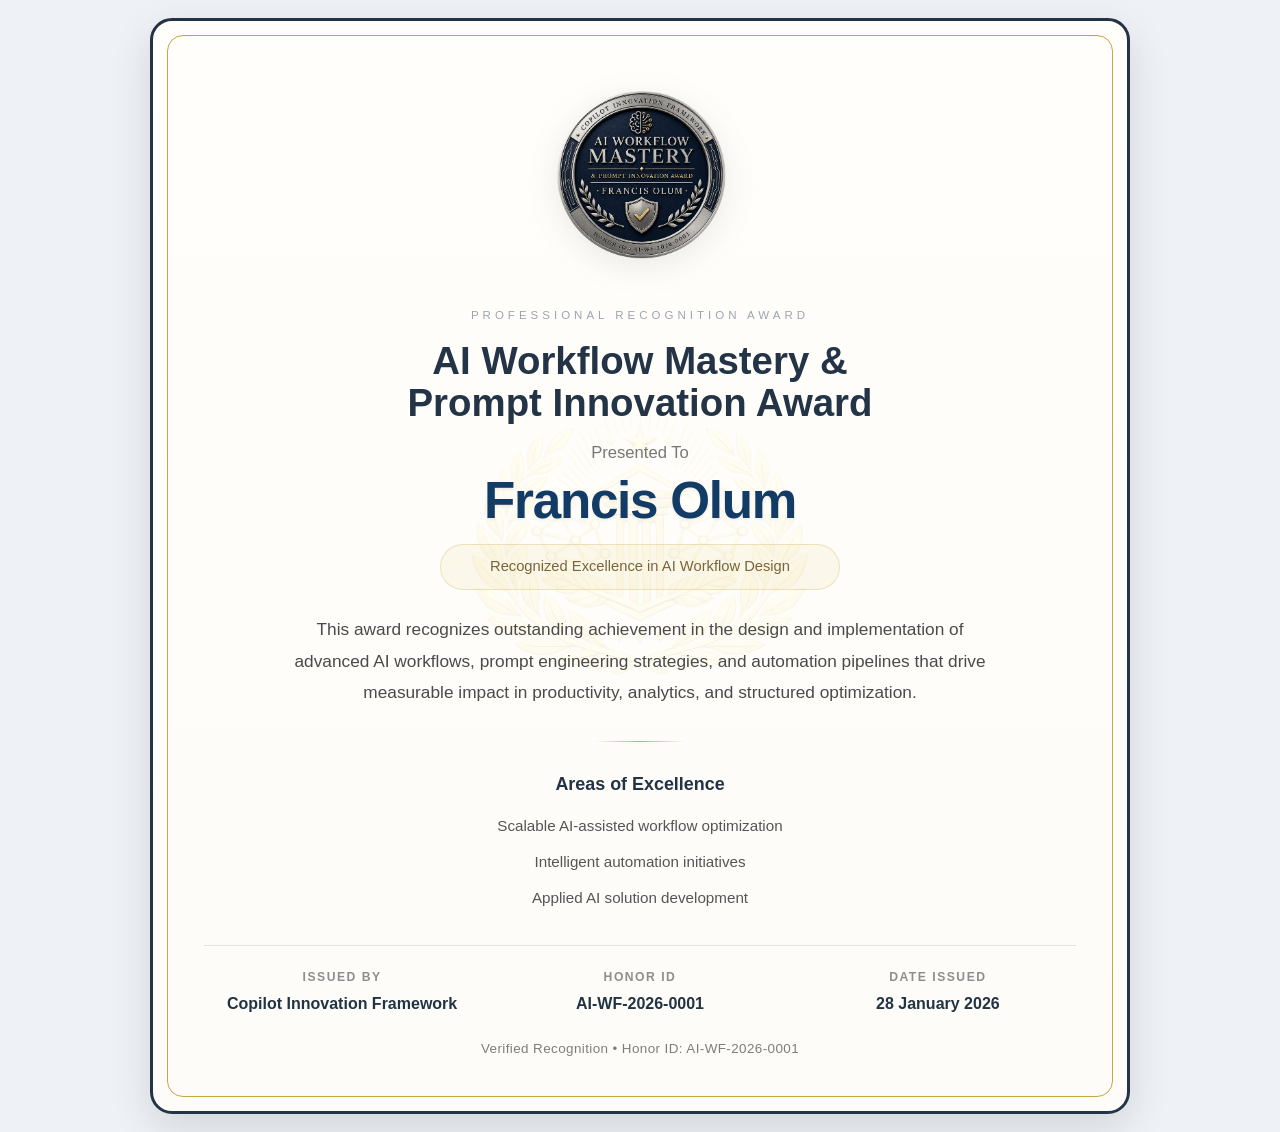
==== commit 5e0a1dde: "Update index.html" ====
--- a/awards/index.html
+++ b/awards/index.html
@@ -90,7 +90,7 @@
 
       <div>
         <div class="label">Date Issued</div>
-        <div class="value">January 2026</div>
+        <div class="value">28 January 2026</div>
       </div>
     </section>
 
--- a/awards/styles/awards.css
+++ b/awards/styles/awards.css
@@ -1,348 +1,508 @@
-/* ==========================================================================
-   1. GLOBAL & BODY FOUNDATIONS
-   ========================================================================== */
-* {
-  box-sizing: border-box;
-  margin: 0;
-  padding: 0;
-}
-
-body {
-  font-family: system-ui, -apple-system, "Segoe UI", Roboto, Helvetica, Arial, sans-serif;
-  background-color: #f4f6f8; /* Soft background tint to isolate the certificate */
-  color: #13294B;
-  display: flex;
-  justify-content: center;
-  align-items: center;
-  min-height: 100vh;
-  padding: 40px 20px;
-  -webkit-font-smoothing: antialiased;
-}
-
-/* ==========================================================================
-   2. MAIN CERTIFICATE CONTAINER
-   ========================================================================== */
-.certificate {
-  background: #ffffff;
-  position: relative;
-  width: 100%;
-  max-width: 640px; /* Locks aspect ratio so it stays crisp in desktop mode simulation */
-  margin: 0 auto;
-  padding: 50px 40px;
-  text-align: center;
-  border: 2px solid #c5a059; /* Inner certificate gold thread */
-  border-radius: 14px;
-  box-shadow: 0 20px 40px rgba(19, 41, 75, 0.06);
-  outline: 10px solid #13294B; /* Deep Navy Outer Framework Frame */
-  outline-offset: -18px;
-}
-
-/* Thin classic inner border accent overlay */
-.certificate::before {
-  content: "";
-  position: absolute;
-  top: 25px;
-  bottom: 25px;
-  left: 25px;
-  right: 25px;
-  border: 1px solid rgba(197, 160, 89, 0.3);
-  pointer-events: none;
-}
-
-/* ==========================================================================
-   3. PREMIUM SECURITY TAG & BADGES
-   ========================================================================== */
-.watermark {
-  display: inline-flex;
-  align-items: center;
-  gap: 6px;
-  font-size: 0.7rem;
-  font-weight: 700;
-  letter-spacing: 2px;
-  color: #10b981; /* Emerald green secure status tone */
-  background: #f0fdf4; /* Very soft background green tint */
-  padding: 6px 14px;
-  border-radius: 6px;
-  border: 1px solid #bbf7d0;
-  text-transform: uppercase;
-  margin: -10px auto 25px;
-}
-
-/* Live verification status indicator dot */
-.watermark::before {
-  content: "";
-  display: inline-block;
-  width: 6px;
-  height: 6px;
-  background-color: #10b981;
-  border-radius: 50%;
-}
-
-.badge {
-  width: 110px;
-  height: auto;
-  margin: 0 auto 20px;
-}
-
-/* ==========================================================================
-   4. TYPOGRAPHY & HEADER SECTION
-   ========================================================================== */
-.award-label {
-  font-size: 0.75rem;
-  text-transform: uppercase;
-  letter-spacing: 3px;
-  color: #ad8b4f;
-  margin-bottom: 20px;
-  font-weight: 600;
-}
-
-h1 {
-  font-size: 1.9rem;
-  font-weight: 800;
-  color: #13294B;
-  line-height: 1.3;
-  margin-bottom: 22px;
-  padding: 0 10px;
-}
-
-.presented {
-  font-size: 0.9rem;
-  color: #64748b;
-  margin-bottom: 12px;
-  font-style: italic;
-}
-
-h2 {
-  font-size: 2.6rem;
-  font-weight: 700;
-  color: #13294B;
-  margin-bottom: 20px;
-}
-
-/* ==========================================================================
-   5. RECOGNITION PILL & ANCHORED BACKGROUND WATERMARK
-   ========================================================================== */
-.recognition-pill {
-  display: inline-block;
-  background-color: #fdf6ed;
-  color: #84632a; /* High-contrast readable gold text */
-  font-size: 0.85rem;
-  font-weight: 600;
-  padding: 8px 22px;
-  border-radius: 50px;
-  border: 1px solid #f3e1cb;
-  margin-bottom: 28px;
+*{
+  margin:0;
+  padding:0;
+  box-sizing:border-box;
+}
+
+html,
+body{
+  width:100%;
+  overflow-x:hidden;
+}
+
+body{
+  font-family:
+    "Segoe UI",
+    Arial,
+    sans-serif;
+
+  background:#eef2f7;
+  min-height:100vh;
+  padding:18px;
+}
+
+/* ======================
+   CERTIFICATE CONTAINER
+====================== */
+.certificate{
+  position:relative;
+
+  width:min(100%,980px);
+  margin:auto;
+
+  background:
+    linear-gradient(
+      180deg,
+      #fffefb 0%,
+      #fdfcf8 100%
+    );
+
+  border:3px solid #243447;
+  border-radius:22px;
+
+  padding:
+    clamp(38px,4vw,66px)
+    clamp(24px,4vw,56px);
+
+  text-align:center;
+  overflow:hidden;
+
+  box-shadow:
+    0 14px 40px
+    rgba(0,0,0,.12);
+}
+
+/* ======================
+   INNER GOLD FRAME
+====================== */
+.certificate::after{
+  content:"";
+  position:absolute;
+  inset:14px;
+
+  border:1.5px solid #caa641;
+  border-radius:16px;
+
+  pointer-events:none;
+  z-index:1;
+}
+
+/* ======================
+   WATERMARK (FINAL FINAL)
+====================== */
+.certificate::before{
+  content:"";
+  position:absolute;
+  inset:0;
+
+  background:
+    url("../assets/watermark.webp")
+    center center
+    no-repeat;
+
+  /* make it visible */
+  background-size:78%;
+
+  /* THIS is the important fix */
+  opacity:.12;
+
+  /* subtle premium tint */
+  filter:
+    sepia(.35)
+    saturate(.9);
+
+  pointer-events:none;
+  z-index:0;
+}
+
+/* CONTENT ABOVE WATERMARK */
+.certificate > *{
+  position:relative;
+  z-index:2;
+}
+
+/* ======================
+   BADGE / LOGO
+====================== */
+.badge{
+  width:
+    clamp(
+      130px,
+      17vw,
+      215px
+    );
+
+  height:auto;
+
+  display:block;
+
+  margin:
+    0 auto
+    20px;
+
+  filter:
+    drop-shadow(
+      0 8px 16px
+      rgba(0,0,0,.08)
+    );
+
+  transition:
+    transform .25s ease;
+}
+
+.badge:hover{
+  transform:scale(1.02);
+}
+
+/* ======================
+   TOP LABEL
+====================== */
+.award-label{
+  text-transform:uppercase;
+  letter-spacing:4px;
+
+  color:#9ca4af;
+
+  font-size:
+    clamp(
+      .72rem,
+      .9vw,
+      .88rem
+    );
+
+  margin-bottom:16px;
+  line-height:1.5;
+}
+
+/* ======================
+   TITLE
+====================== */
+h1{
+  font-size:
+    clamp(
+      1.9rem,
+      3vw,
+      3.15rem
+    );
+
+  line-height:1.08;
+  font-weight:700;
+
+  color:#243447;
+
+  max-width:700px;
+
+  margin:
+    0 auto
+    20px;
+
+  text-wrap:balance;
+}
+
+/* ======================
+   PRESENTED TO
+====================== */
+.presented{
+  color:#777;
+
+  font-size:
+    clamp(
+      .95rem,
+      1.3vw,
+      1.08rem
+    );
+
+  margin-bottom:8px;
+}
+
+/* ======================
+   RECIPIENT NAME
+====================== */
+h2{
+  font-size:
+    clamp(
+      2.1rem,
+      4vw,
+      3.4rem
+    );
+
+  font-weight:700;
+
+  color:#123b66;
+
+  letter-spacing:-0.025em;
+
+  margin-bottom:14px;
+
+  text-shadow:
+    0 2px 3px
+    rgba(0,0,0,.06);
+}
+
+/* ======================
+   RECOGNITION PILL
+====================== */
+.recognition-pill{
+  display:inline-block;
+
+  width:min(90%,400px);
+
+  padding:
+    12px 20px;
+
+  border:
+    1px solid
+    rgba(202,166,65,.28);
+
+  border-radius:999px;
+
+  background:
+    rgba(212,175,55,.08);
+
+  color:#78643d;
+
+  font-size:.92rem;
+  font-weight:500;
+
+  line-height:1.35;
+
+  margin-bottom:24px;
+}
+
+/* ======================
+   DESCRIPTION
+====================== */
+.description{
+  max-width:720px;
+
+  margin:auto;
+
+  line-height:1.82;
+
+  color:#4a4a4a;
+
+  font-size:
+    clamp(
+      .98rem,
+      1.35vw,
+      1.08rem
+    );
+}
+
+/* ======================
+   DIVIDER
+====================== */
+.divider{
+  width:90px;
+  height:1.5px;
+
+  margin:
+    32px auto;
+
+  background:
+    linear-gradient(
+      90deg,
+      transparent,
+      #d4af37,
+      transparent
+    );
+}
+
+/* ======================
+   EXCELLENCE
+====================== */
+.excellence h3{
+  color:#223344;
+
+  margin-bottom:18px;
+
+  font-size:
+    clamp(
+      1.05rem,
+      1.4vw,
+      1.25rem
+    );
+}
+
+.excellence ul{
+  list-style:none;
+}
+
+.excellence li{
+  margin:10px 0;
+
+  color:#555;
+
+  line-height:1.72;
+
+  font-size:
+    clamp(
+      .95rem,
+      1.15vw,
+      1.03rem
+    );
+}
+
+/* ======================
+   FOOTER
+====================== */
+.footer-grid{
+  margin-top:34px;
+  padding-top:24px;
+
+  border-top:
+    1px solid
+    rgba(36,52,71,.12);
+
+  display:grid;
+
+  grid-template-columns:
+    repeat(
+      auto-fit,
+      minmax(180px,1fr)
+    );
+
+  gap:22px;
+}
+
+.label{
+  text-transform:uppercase;
+
+  letter-spacing:1.5px;
+
+  color:#8e8e8e;
+
+  font-size:.76rem;
+  font-weight:600;
+
+  margin-bottom:8px;
+}
+
+.value{
+  color:#223344;
+  font-weight:600;
+  line-height:1.5;
+}
+
+/* ======================
+   VERIFICATION
+====================== */
+.verification{
+  margin-top:22px;
+
+  font-size:.84rem;
+
+  color:#7d7d7d;
+
+  letter-spacing:.4px;
+
+  line-height:1.6;
+}
+
+/* ======================
+   MOBILE
+====================== */
+@media(max-width:768px){
+
+  body{
+    padding:12px;
+  }
+
+  .certificate{
+    width:100%;
+
+    border-radius:22px;
+    border-width:2.5px;
+
+    padding:
+      28px
+      20px
+      30px;
+
+    box-shadow:
+      0 8px 24px
+      rgba(0,0,0,.10);
+  }
+
+  .certificate::after{
+    inset:10px;
+    border-radius:18px;
+  }
+
+  /* make watermark visible on phones */
+  .certificate::before{
+    background-size:96%;
+    opacity:.14;
+  }
+
+  .badge{
+    width:125px;
+    margin-bottom:12px;
+  }
+
+  .award-label{
+    font-size:.72rem;
+    letter-spacing:4px;
+    margin-bottom:18px;
+  }
+
+  h1{
+    font-size:
+      clamp(
+        2rem,
+        8vw,
+        2.65rem
+      );
+
+    line-height:1.08;
+    margin-bottom:20px;
+  }
+
+  .presented{
+    font-size:1rem;
+  }
+
+  h2{
+    font-size:
+      clamp(
+        2.25rem,
+        9vw,
+        2.9rem
+      );
+
+    line-height:1.05;
+    margin-bottom:14px;
+  }
+
+  .recognition-pill{
+    width:min(90%,400px);
+
+    padding:
+      12px 18px;
+
+    font-size:.96rem;
+
+    margin-bottom:24px;
+  }
+
+  .description{
+    font-size:1.02rem;
+    line-height:1.85;
+  }
+
+  .divider{
+    width:100px;
+    margin:34px auto;
+  }
+
+  .excellence h3{
+    font-size:1.55rem;
+    margin-bottom:18px;
+  }
+
+  .excellence li{
+    font-size:1.05rem;
+    line-height:1.75;
+    margin:10px 0;
+  }
+
+  .footer-grid{
+    grid-template-columns:1fr;
+
+    gap:22px;
+
+    margin-top:34px;
+    padding-top:26px;
+  }
+
+  .verification{
+    margin-top:22px;
+
+    font-size:.9rem;
+
+    line-height:1.7;
+
+    word-break:break-word;
+  }
+}
   
-  /* Absolute structural anchor point for the watermark image below */
-  position: relative; 
-}
-
-/* Watermark image container locked directly underneath the recipient's name */
-.recognition-pill::before {
-  content: "";
-  position: absolute;
-  top: 50%;
-  left: 50%;
-  transform: translate(-50%, -50%);
-  
-  /* Control image asset display sizes */
-  width: 360px;
-  height: 360px;
-  
-  /* If your image path differs, modify just this line below */
-  background-image: url('../assets/watermark-emblem.png'); 
-  background-repeat: no-repeat;
-  background-position: center;
-  background-size: contain;
-  
-  opacity: 0.12; /* Kept faint so it doesn't clash with readable text */
-  z-index: -1;   /* Forces image to sit safely layered behind the text fields */
-  pointer-events: none;
-}
-
-.description {
-  font-size: 0.95rem;
-  color: #334155;
-  line-height: 1.6;
-  max-width: 500px;
-  margin: 0 auto 28px;
-}
-
-.divider {
-  width: 85%;
-  height: 1px;
-  background: linear-gradient(to right, transparent, rgba(197, 160, 89, 0.4), transparent);
-  margin: 0 auto 28px;
-}
-
-/* ==========================================================================
-   6. AREAS OF EXCELLENCE
-   ========================================================================== */
-.excellence {
-  margin-bottom: 35px;
-}
-
-.excellence h3 {
-  font-size: 1.1rem;
-  font-weight: 700;
-  color: #13294B;
-  margin-bottom: 12px;
-  letter-spacing: 0.5px;
-}
-
-.excellence ul {
-  list-style: none;
-}
-
-.excellence li {
-  font-size: 0.95rem;
-  color: #475569;
-  margin-bottom: 8px;
-  font-weight: 500;
-}
-
-/* ==========================================================================
-   7. SIGNATURE (Your exact logic layout, cleanly integrated)
-   ========================================================================== */
-.signature {
-  margin-bottom: 35px;
-}
-
-.signature-label {
-  font-size: .72rem;
-  letter-spacing: 4px;
-  opacity: .7;
-  margin-bottom: 10px;
-  text-transform: uppercase;
-}
-
-.signature-line {
-  width: 160px;
-  height: 1px;
-  margin: 0 auto 12px;
-  background: rgba(0,0,0,0.25);
-}
-
-.signature-name {
-  font-size: .95rem;
-  font-weight: 600;
-  color: #13294B;
-}
-
-.signature-role {
-  font-size: .78rem;
-  opacity: .7;
-  margin-top: 6px;
-}
-
-/* ==========================================================================
-   8. METADATA FOOTER GRID
-   ========================================================================== */
-.footer-grid {
-  display: grid;
-  grid-template-columns: repeat(3, 1fr);
-  gap: 15px;
-  border-top: 1px solid #e2e8f0;
-  border-bottom: 1px solid #e2e8f0;
-  padding: 20px 0;
-  margin-bottom: 30px;
-}
-
-.footer-grid .label {
-  font-size: 0.7rem;
-  text-transform: uppercase;
-  letter-spacing: 1px;
-  color: #64748b;
-  margin-bottom: 5px;
-  font-weight: 600;
-}
-
-.footer-grid .value {
-  font-size: 0.8rem;
-  font-weight: 700;
-  color: #13294B;
-  line-height: 1.3;
-}
-
-/* ==========================================================================
-   9. VERIFICATION & QR BLOCK (Your exact logic layout, cleanly integrated)
-   ========================================================================== */
-.verification {
-  font-size: 0.8rem;
-  font-weight: 700;
-  letter-spacing: 1px;
-  color: #64748b;
-  line-height: 1.4;
-}
-
-.qr-block {
-  text-align: center;
-  margin-top: 30px;
-}
-
-.qr-box {
-  width: 120px;
-  height: 120px;
-  margin: 0 auto;
-  background: #fff;
-  border-radius: 8px;
-  display: flex;
-  align-items: center;
-  justify-content: center;
-  overflow: hidden;
-  border: 1px solid #e2e8f0;
-}
-
-.qr-box img {
-  width: 100%;
-  height: 100%;
-  object-fit: contain;
-}
-
-.hash-id {
-  font-size: .75rem;
-  opacity: .75;
-  margin-top: 10px;
-  word-break: break-all;
-  padding: 0 10px;
-  font-family: monospace;
-}
-
-/* ==========================================================================
-   10. RESPONSIVE DESIGN & MOBILE VIEWS
-   ========================================================================== */
-@media (max-width: 768px) {
-  body { 
-    padding: 12px; 
-  }
-
-  .certificate {
-    padding: 40px 20px 30px;
-    border-width: 2.5px;
-  }
-
-  /* Automatically shifts the 3-column data grid to an elegant vertical list on small display ports */
-  .footer-grid {
-    grid-template-columns: 1fr;
-    gap: 18px;
-    text-align: center;
-  }
-
-  h2 { 
-    font-size: 2.2rem; 
-  }
-
-  .signature-line { 
-    width: 140px; 
-  }
-
-  .qr-box { 
-    width: 105px; 
-    height: 105px; 
-  }
-
-  .verification { 
-    font-size: .9rem; 
-    word-break: break-word; 
-  }
-}
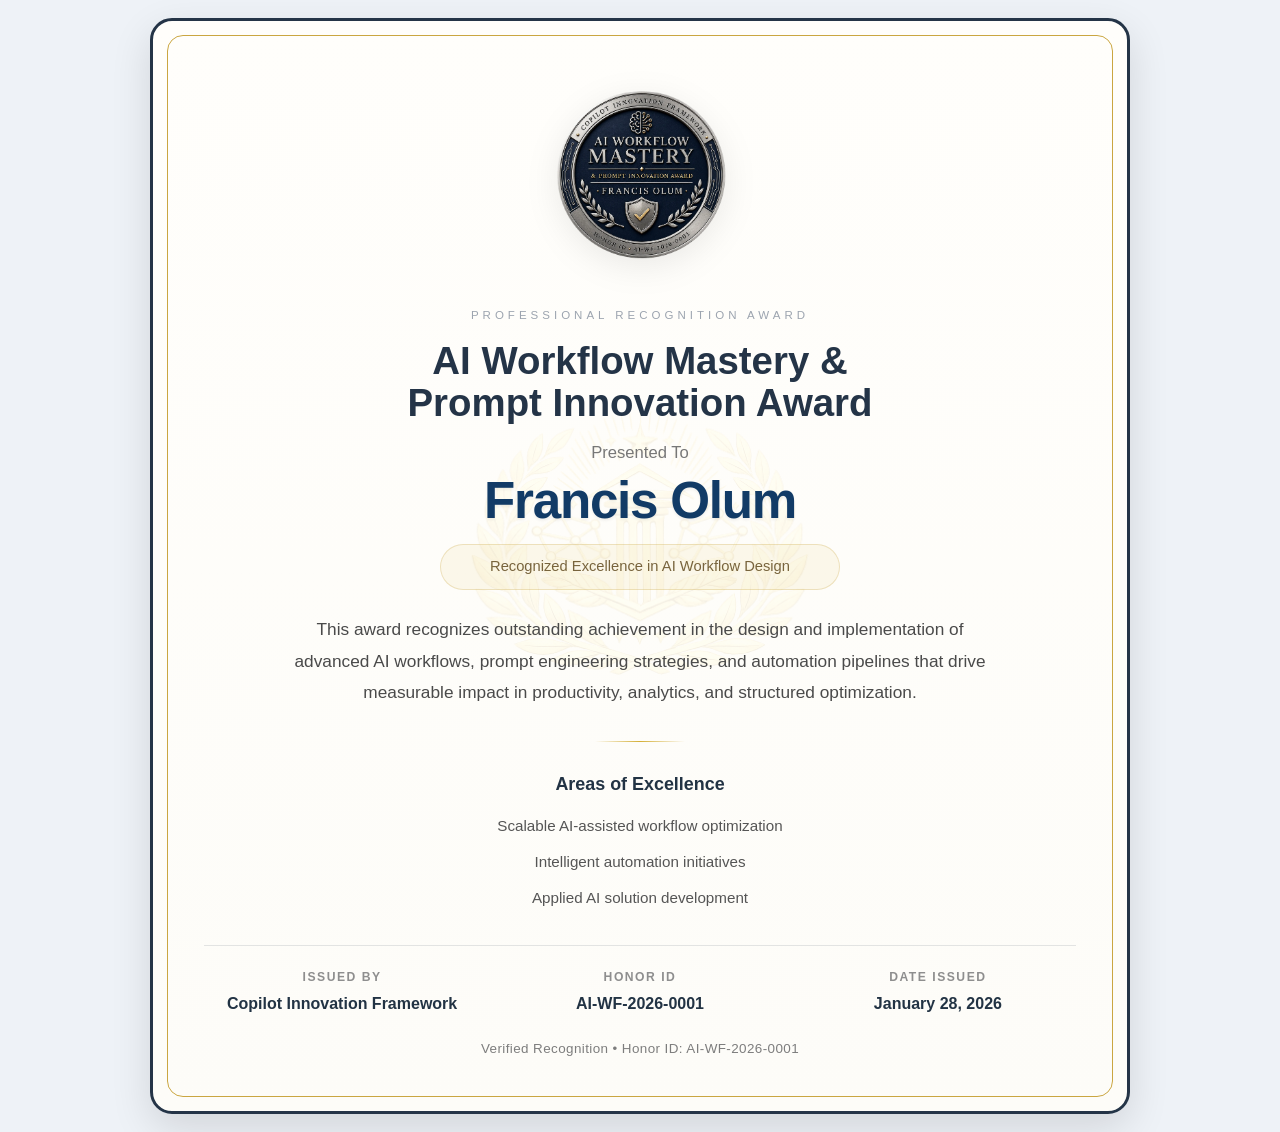
==== commit ed55aab3: "Update index.html" ====
--- a/awards/index.html
+++ b/awards/index.html
@@ -90,7 +90,7 @@
 
       <div>
         <div class="label">Date Issued</div>
-        <div class="value">28 January 2026</div>
+        <div class="value">January 28, 2026</div>
       </div>
     </section>
 
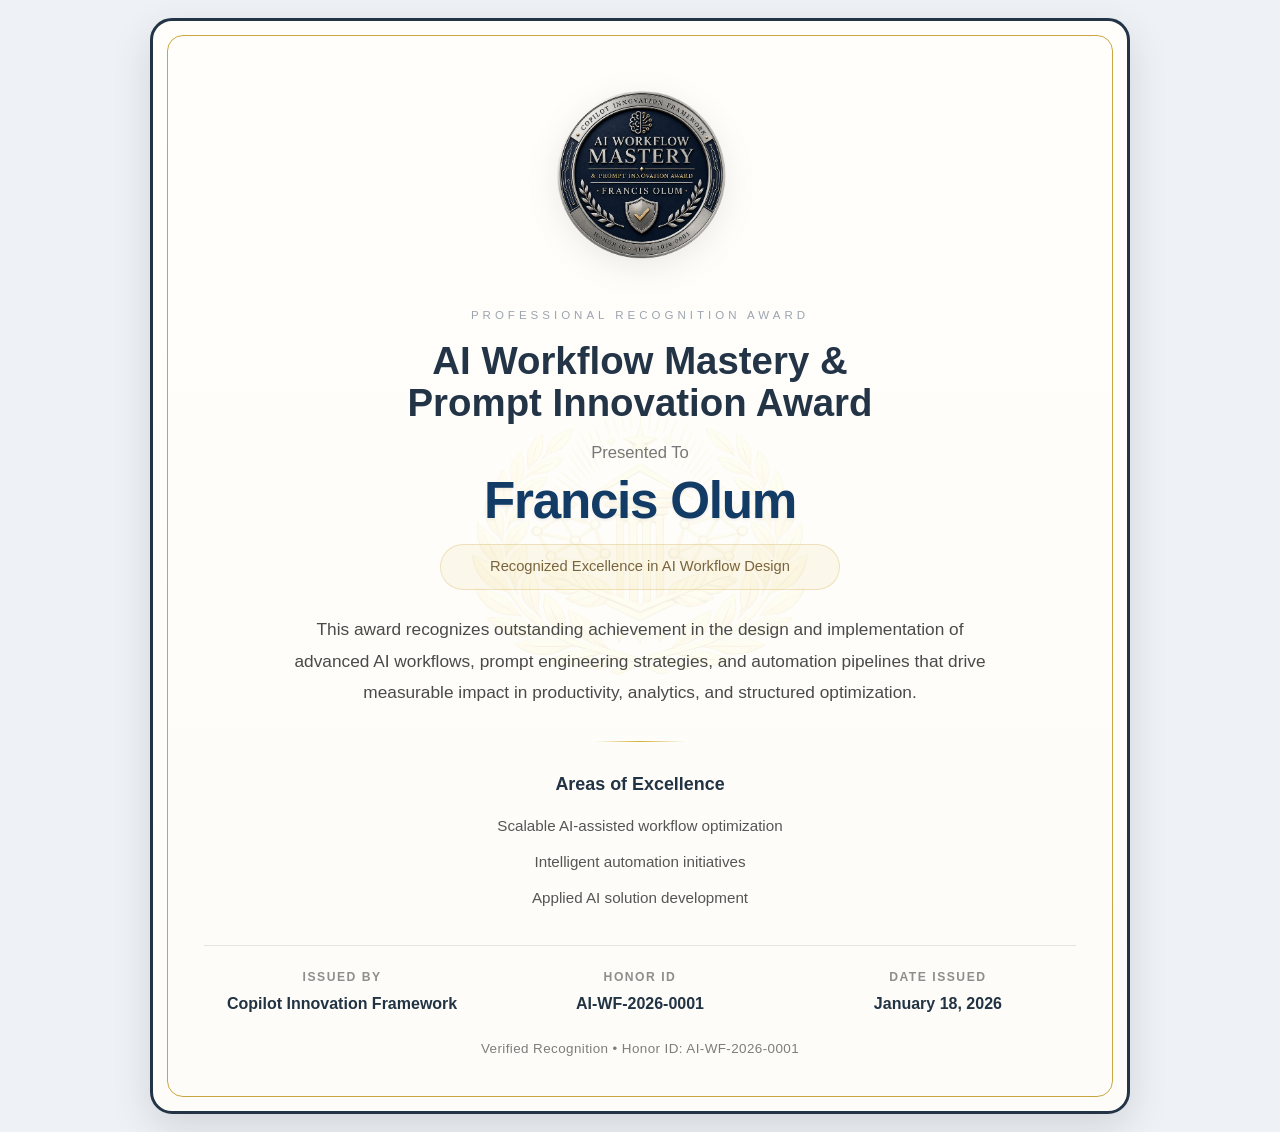
==== commit 48c06bfd: "Update index.html" ====
--- a/awards/index.html
+++ b/awards/index.html
@@ -90,7 +90,7 @@
 
       <div>
         <div class="label">Date Issued</div>
-        <div class="value">January 28, 2026</div>
+        <div class="value">January 18, 2026</div>
       </div>
     </section>
 
